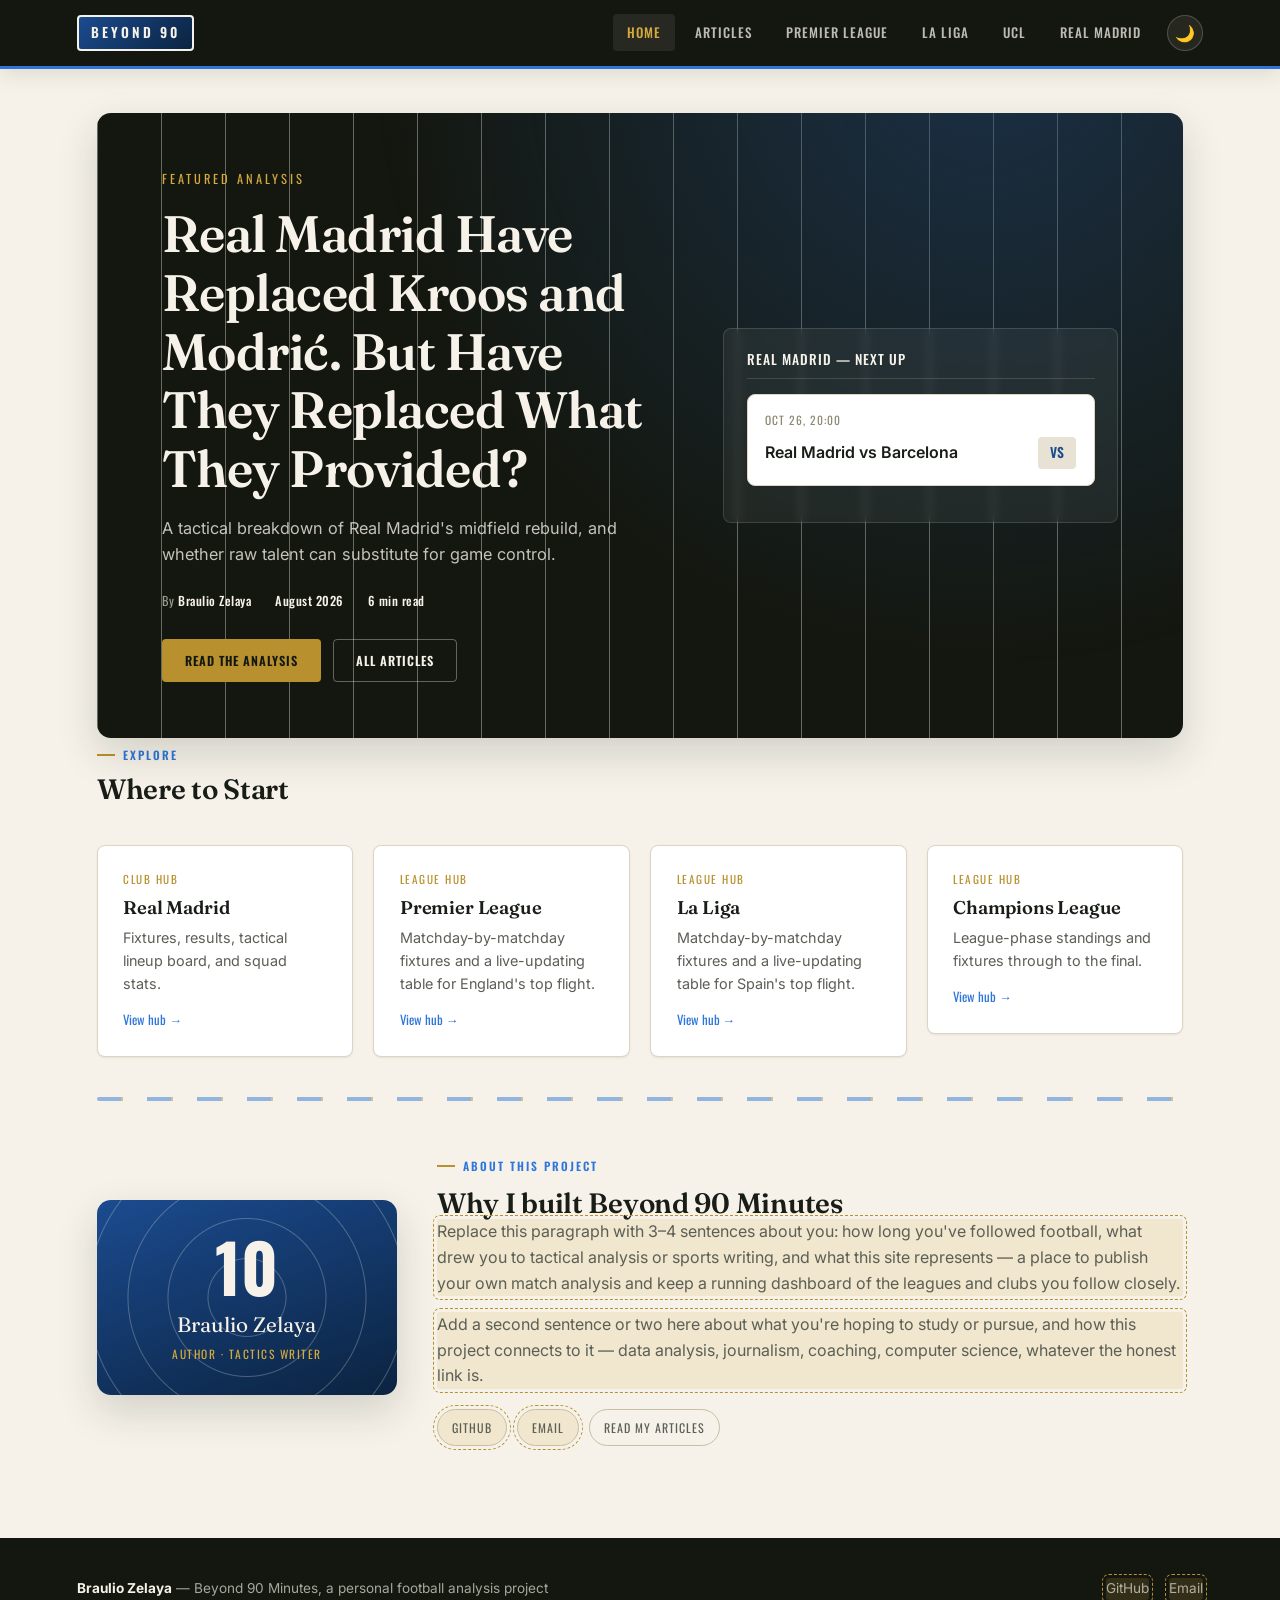
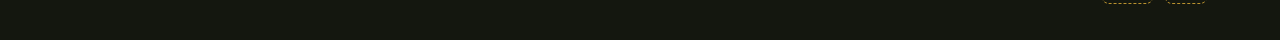
==== index.html @ c3ffbf9a "Aug 21, 2026, 12:51 AM" ====
<!DOCTYPE html>
<html lang="en">
<head>
    <meta charset="UTF-8">
    <meta name="viewport" content="width=device-width, initial-scale=1.0">
    <title>Beyond 90 Minutes — Football Analysis by Braulio Zelaya</title>
    <meta name="description" content="A personal football analysis hub: tactical breakdowns, league hubs, and original articles.">
    <link rel="stylesheet" href="style.css">
</head>
<body data-page="home">
    <header class="top-header">
        <div class="logo-area">
            <a href="index.html">
                <div class="logo-placeholder">BEYOND 90</div>
            </a>
        </div>
        <div class="header-controls">
            <nav class="navigation" id="nav-menu">
                <a href="index.html" class="active">Home</a>
                <a href="articles.html">Articles</a>
                <a href="premier-league.html">Premier League</a>
                <a href="la-liga.html">La Liga</a>
                <a href="ucl.html">UCL</a>
                <a href="real-madrid.html">Real Madrid</a>
            </nav>
            <button class="theme-toggle" id="theme-toggle" aria-label="Toggle dark mode">🌙</button>
            <button class="hamburger-toggle" id="menu-toggle" aria-label="Toggle Navigation">
                <span class="bar"></span>
                <span class="bar"></span>
                <span class="bar"></span>
            </button>
        </div>
    </header>

    <main class="main-content">
        <!-- HERO / MATCHDAY COVER -->
        <section class="hero-cover">
            <div class="hero-grid">
                <div>
                    <span class="hero-eyebrow">Featured Analysis</span>
                    <h1>Real Madrid Have Replaced Kroos and Modrić. But Have They Replaced What They Provided?</h1>
                    <p>A tactical breakdown of Real Madrid's midfield rebuild, and whether raw talent can substitute for game control.</p>
                    <div class="hero-meta">
                        <span>By <strong>Braulio Zelaya</strong></span>
                        <span><strong>August 2026</strong></span>
                        <span><strong>6 min read</strong></span>
                    </div>
                    <div style="margin-top: 1.75rem; display: flex; gap: 12px; flex-wrap: wrap;">
                        <a href="article-real-madrid.html"><button class="btn btn-primary">Read the Analysis</button></a>
                        <a href="articles.html"><button class="btn btn-outline">All Articles</button></a>
                    </div>
                </div>
                <div class="hero-scoreboard">
                    <h3>Real Madrid — Next Up</h3>
                    <div id="latest-match-sidebar">
                        <div class="skeleton-wrapper"><div class="skeleton-card"></div></div>
                    </div>
                </div>
            </div>
        </section>

        <!-- QUICK LINKS -->
        <section aria-labelledby="quick-links-heading">
            <span class="section-label" id="quick-links-heading">Explore</span>
            <h2>Where to Start</h2>
            <div class="quick-links">
                <a href="real-madrid.html" style="text-decoration:none;">
                    <div class="quick-link-card">
                        <span class="qlc-kicker">Club Hub</span>
                        <h3>Real Madrid</h3>
                        <p style="margin:0; font-size:0.9rem;">Fixtures, results, tactical lineup board, and squad stats.</p>
                        <span class="arrow">View hub →</span>
                    </div>
                </a>
                <a href="premier-league.html" style="text-decoration:none;">
                    <div class="quick-link-card">
                        <span class="qlc-kicker">League Hub</span>
                        <h3>Premier League</h3>
                        <p style="margin:0; font-size:0.9rem;">Matchday-by-matchday fixtures and a live-updating table for England's top flight.</p>
                        <span class="arrow">View hub →</span>
                    </div>
                </a>
                <a href="la-liga.html" style="text-decoration:none;">
                    <div class="quick-link-card">
                        <span class="qlc-kicker">League Hub</span>
                        <h3>La Liga</h3>
                        <p style="margin:0; font-size:0.9rem;">Matchday-by-matchday fixtures and a live-updating table for Spain's top flight.</p>
                        <span class="arrow">View hub →</span>
                    </div>
                </a>
                <a href="ucl.html" style="text-decoration:none;">
                    <div class="quick-link-card">
                        <span class="qlc-kicker">League Hub</span>
                        <h3>Champions League</h3>
                        <p style="margin:0; font-size:0.9rem;">League-phase standings and fixtures through to the final.</p>
                        <span class="arrow">View hub →</span>
                    </div>
                </a>
            </div>
        </section>

        <hr class="touchline">

        <!-- ABOUT THE AUTHOR — signature "player card" section -->
        <section class="about-section" aria-labelledby="about-heading">
            <div class="author-card">
                <div class="author-card-number">10</div>
                <div class="author-card-name">Braulio Zelaya</div>
                <div class="author-card-role">Author · Tactics Writer</div>
            </div>
            <div class="about-text">
                <span class="section-label" id="about-heading">About This Project</span>
                <h2>Why I built Beyond 90 Minutes</h2>
                <p class="edit-me">
                    Replace this paragraph with 3–4 sentences about you: how long you've followed football,
                    what drew you to tactical analysis or sports writing, and what this site represents —
                    a place to publish your own match analysis and keep a running dashboard of the leagues
                    and clubs you follow closely.
                </p>
                <p class="edit-me">
                    Add a second sentence or two here about what you're hoping to study or pursue, and how
                    this project connects to it — data analysis, journalism, coaching, computer science,
                    whatever the honest link is.
                </p>
                <div class="about-links">
                    <a href="https://github.com/EDIT-ME" class="edit-me">GitHub</a>
                    <a href="mailto:you@EDIT-ME.com" class="edit-me">Email</a>
                    <a href="articles.html">Read my articles</a>
                </div>
            </div>
        </section>
    </main>

    <footer>
        <div class="footer-inner">
            <span><strong>Braulio Zelaya</strong> — Beyond 90 Minutes, a personal football analysis project</span>
            <div class="footer-links">
                <a href="https://github.com/EDIT-ME" class="edit-me">GitHub</a>
                <a href="mailto:you@EDIT-ME.com" class="edit-me">Email</a>
            </div>
        </div>
    </footer>

    <script src="script.js"></script>
</body>
</html>
---- style.css ----
/* ==========================================================================
   BEYOND THE 90 — DESIGN SYSTEM
   A personal football-analysis hub. Aesthetic: matchday programme meets
   tactics board — warm paper, deep pitch green, a scoreboard-style
   condensed face for numbers, and a serif for editorial headlines.
   ========================================================================== */

@import url('https://fonts.googleapis.com/css2?family=Fraunces:ital,opsz,wght@0,9..144,400;0,9..144,600;0,9..144,700;1,9..144,500&family=Oswald:wght@400;500;600;700&family=Inter:ital,wght@0,400;0,500;0,600;1,400&display=swap');

/* --------------------------------------------------------------------------
   1. DESIGN TOKENS
   -------------------------------------------------------------------------- */
:root {
    /* Core palette */
    --paper: #F6F2E9;
    --paper-raised: #FFFFFF;
    --ink: #191D17;
    --ink-soft: #3A4038;

    /* Brand blue — this is the site's main accent color (nav, links,
       buttons, highlights). Kept the variable names --pitch/-bright/
       -line/-deep so nothing else in this file has to change. */
    --pitch: #1B4B8F;
    --pitch-bright: #2E76D9;
    --pitch-deep: #0B2340;
    --pitch-line: rgba(246, 242, 233, 0.75);

    /* True turf green — used ONLY for the literal grass tactical-pitch
       diagram on the Real Madrid lineup tab, so it still looks like a
       real field. Nothing else should reference this. */
    --turf: #14432A;

    /* Fixed dark surface + fixed on-dark text — intentionally does NOT
       flip with dark mode, used for the header, footer, hero, tables,
       and pitch, which should stay a dark "under the lights" tone in
       both themes. */
    --surface-dark: #14170F;
    --on-dark: #F6F2E9;

    --gold: #B8912E;
    --gold-bright: #D4AA3F;

    --line: #DDD5C2;
    --line-strong: #C8BEA6;

    --text-primary: var(--ink);
    --text-secondary: #5B5F55;
    --text-muted: #8B8873;
    --text-inverse: #F6F2E9;

    --status-success: #1E7A46;
    --status-warning: #B8792E;
    --status-danger: #B8402E;

    /* Legacy aliases kept so nothing referencing old tokens breaks */
    --dark-primary: var(--ink);
    --dark-surface: #22271F;
    --dark-border: #3A4038;
    --light-bg: var(--paper);
    --light-surface: var(--paper-raised);
    --light-border: var(--line);
    --brand-blue: var(--pitch);
    --brand-accent: var(--pitch-bright);
    --brand-accent-hover: var(--pitch);
    --brand-light: #E7E2D3;
    --silver: var(--line);
    --pitch-bg: var(--turf);
    --pitch-shadow: rgba(0, 0, 0, 0.35);

    /* Type */
    --font-display: 'Fraunces', Georgia, serif;
    --font-label: 'Oswald', 'Arial Narrow', sans-serif;
    --font-body: 'Inter', system-ui, -apple-system, sans-serif;

    /* Layout */
    --max-width-site: 1240px;
    --max-width-article: 720px;
    --border-radius-sm: 4px;
    --border-radius-md: 8px;
    --border-radius-lg: 14px;
    --border-radius-full: 9999px;

    --transition-fast: 0.15s ease-in-out;
    --transition-normal: 0.25s cubic-bezier(0.2, 0.7, 0.3, 1);
    --shadow-sm: 0 1px 2px rgba(25, 29, 23, 0.08);
    --shadow-md: 0 6px 20px rgba(25, 29, 23, 0.10);
    --shadow-lg: 0 16px 40px rgba(25, 29, 23, 0.16);
}

/* Dark theme override — toggled via body.dark-theme */
body.dark-theme {
    --paper: #14170F;
    --paper-raised: #1C201A;
    --ink: #F1EEE2;
    --ink-soft: #C9C5B4;
    --text-primary: #F1EEE2;
    --text-secondary: #B4B09C;
    --text-muted: #837F6C;
    --line: #303423;
    --line-strong: #454A34;
    --brand-light: #232819;
    --pitch-bright: #5B9BEE;
    --pitch-line: rgba(241, 238, 226, 0.6);
    --shadow-sm: 0 1px 2px rgba(0, 0, 0, 0.4);
    --shadow-md: 0 6px 20px rgba(0, 0, 0, 0.45);
    --shadow-lg: 0 16px 40px rgba(0, 0, 0, 0.55);
}

/* --------------------------------------------------------------------------
   2. RESET & BASE
   -------------------------------------------------------------------------- */
*, *::before, *::after { box-sizing: border-box; margin: 0; padding: 0; }

html { font-size: 16px; scroll-behavior: smooth; -webkit-text-size-adjust: 100%; }

@media (prefers-reduced-motion: reduce) {
    html { scroll-behavior: auto; }
    *, *::before, *::after { animation-duration: 0.01ms !important; animation-iteration-count: 1 !important; transition-duration: 0.01ms !important; }
}

body {
    background-color: var(--paper);
    color: var(--text-primary);
    font-family: var(--font-body);
    line-height: 1.6;
    min-height: 100vh;
    display: flex;
    flex-direction: column;
    overflow-x: hidden;
    transition: background-color var(--transition-normal), color var(--transition-normal);
}

h1, h2, h3, h4 {
    font-family: var(--font-display);
    color: var(--text-primary);
    font-weight: 600;
    line-height: 1.15;
    letter-spacing: -0.01em;
}

h1 { font-size: clamp(2.1rem, 4vw, 3.2rem); font-weight: 600; }
h2 { font-size: clamp(1.4rem, 2.4vw, 1.75rem); }
h3 { font-size: 1.15rem; font-weight: 600; }

p { margin-bottom: 1rem; color: var(--text-secondary); }
p:last-child { margin-bottom: 0; }

a { color: var(--pitch-bright); text-decoration: none; transition: color var(--transition-fast); }
a:hover { color: var(--gold); }

img { max-width: 100%; display: block; }

button { font-family: var(--font-body); cursor: pointer; }

:focus-visible {
    outline: 2px solid var(--gold-bright);
    outline-offset: 2px;
    border-radius: var(--border-radius-sm);
}

.sr-only {
    position: absolute; width: 1px; height: 1px; padding: 0; margin: -1px;
    overflow: hidden; clip: rect(0, 0, 0, 0); white-space: nowrap; border: 0;
}

/* --------------------------------------------------------------------------
   3. NAVIGATION
   -------------------------------------------------------------------------- */
.top-header {
    background-color: var(--surface-dark);
    color: var(--text-inverse);
    display: flex;
    align-items: center;
    justify-content: space-between;
    padding: 0.9rem 6%;
    border-bottom: 3px solid var(--pitch-bright);
    position: sticky;
    top: 0;
    z-index: 1000;
    box-shadow: var(--shadow-md);
    gap: 1rem;
}

.logo-area a { display: flex; align-items: center; gap: 0.6rem; }

.logo-placeholder {
    font-family: var(--font-label);
    border: 2px solid var(--text-inverse);
    padding: 5px 12px;
    font-weight: 600;
    letter-spacing: 3px;
    color: var(--text-inverse);
    border-radius: var(--border-radius-sm);
    background: linear-gradient(135deg, var(--pitch), var(--pitch-deep));
    font-size: 0.85rem;
}

.header-controls { display: flex; align-items: center; gap: 12px; }

.navigation { display: flex; gap: 6px; align-items: center; }

.navigation a {
    color: rgba(246, 242, 233, 0.75);
    font-family: var(--font-label);
    font-size: 0.82rem;
    font-weight: 500;
    text-transform: uppercase;
    letter-spacing: 1px;
    padding: 8px 14px;
    border-radius: var(--border-radius-sm);
    transition: color var(--transition-fast), background-color var(--transition-fast);
}

.navigation a:hover, .navigation a.active {
    color: var(--gold-bright);
    background-color: rgba(246, 242, 233, 0.08);
}

.theme-toggle {
    background: rgba(246, 242, 233, 0.08);
    border: 1px solid rgba(246, 242, 233, 0.2);
    color: var(--text-inverse);
    width: 36px;
    height: 36px;
    border-radius: var(--border-radius-full);
    display: flex;
    align-items: center;
    justify-content: center;
    font-size: 1rem;
    transition: background-color var(--transition-fast), transform var(--transition-fast);
}
.theme-toggle:hover { background: rgba(246, 242, 233, 0.18); transform: rotate(15deg); }

.hamburger-toggle {
    display: none;
    flex-direction: column;
    justify-content: space-between;
    width: 26px;
    height: 18px;
    background: transparent;
    border: none;
}

.hamburger-toggle .bar {
    height: 2px;
    width: 100%;
    background-color: var(--text-inverse);
    border-radius: 2px;
    transition: all var(--transition-normal);
}

/* --------------------------------------------------------------------------
   4. LAYOUT
   -------------------------------------------------------------------------- */
.main-content, .page-layout, .rm-layout {
    max-width: var(--max-width-site);
    width: 100%;
    margin: 0 auto;
    padding: 2.75rem 6%;
    flex: 1;
}

.page-layout { display: grid; grid-template-columns: 1fr 340px; gap: 2.5rem; }

.section-label, .latest-label, .article-header-tag {
    font-family: var(--font-label);
    font-size: 0.72rem;
    font-weight: 600;
    color: var(--pitch-bright);
    letter-spacing: 2px;
    text-transform: uppercase;
    display: inline-flex;
    align-items: center;
    gap: 8px;
    margin-bottom: 0.5rem;
}

.section-label::before, .article-header-tag::before {
    content: '';
    width: 18px;
    height: 2px;
    background: var(--gold);
    display: inline-block;
}

.touchline {
    border: 0;
    height: 4px;
    margin: 2.5rem 0;
    background: repeating-linear-gradient(
        90deg,
        var(--pitch-bright) 0, var(--pitch-bright) 24px,
        var(--gold) 24px, var(--gold) 26px,
        transparent 26px, transparent 50px
    );
    opacity: 0.5;
    border-radius: 2px;
}

/* --------------------------------------------------------------------------
   5. HOME / HERO
   -------------------------------------------------------------------------- */
.hero-cover {
    background: var(--surface-dark);
    color: var(--text-inverse);
    border-radius: var(--border-radius-lg);
    padding: 3.5rem 6%;
    position: relative;
    overflow: hidden;
    box-shadow: var(--shadow-lg);
}

.hero-cover::before {
    content: '';
    position: absolute;
    inset: 0;
    background:
        radial-gradient(circle at 82% -10%, rgba(46, 118, 217, 0.55), transparent 55%),
        repeating-linear-gradient(90deg, var(--pitch-line) 0, var(--pitch-line) 1px, transparent 1px, transparent 64px);
    opacity: 0.5;
    pointer-events: none;
}

.hero-grid {
    position: relative;
    display: grid;
    grid-template-columns: 1.3fr 1fr;
    gap: 3rem;
    align-items: center;
}

.hero-eyebrow {
    font-family: var(--font-label);
    font-size: 0.78rem;
    letter-spacing: 3px;
    text-transform: uppercase;
    color: var(--gold-bright);
    margin-bottom: 1rem;
    display: block;
}

.hero-cover h1 { color: var(--text-inverse); margin-bottom: 1rem; }
.hero-cover p { color: rgba(246, 242, 233, 0.78); font-size: 1.02rem; max-width: 46ch; }

.hero-meta {
    display: flex;
    gap: 1.5rem;
    margin-top: 1.5rem;
    font-family: var(--font-label);
    font-size: 0.78rem;
    letter-spacing: 0.5px;
    color: rgba(246, 242, 233, 0.6);
    flex-wrap: wrap;
}
.hero-meta strong { color: var(--text-inverse); font-weight: 500; }

.hero-scoreboard {
    background: rgba(246, 242, 233, 0.06);
    border: 1px solid rgba(246, 242, 233, 0.14);
    border-radius: var(--border-radius-md);
    padding: 1.4rem;
    backdrop-filter: blur(4px);
}
.hero-scoreboard h3 {
    color: var(--text-inverse);
    font-family: var(--font-label);
    font-size: 0.85rem;
    letter-spacing: 1px;
    text-transform: uppercase;
    font-weight: 500;
    margin-bottom: 0.9rem;
    padding-bottom: 0.7rem;
    border-bottom: 1px solid rgba(246, 242, 233, 0.15);
}

/* --------------------------------------------------------------------------
   6. BUTTONS
   -------------------------------------------------------------------------- */
.btn {
    display: inline-flex;
    align-items: center;
    gap: 8px;
    font-family: var(--font-label);
    font-size: 0.78rem;
    font-weight: 600;
    letter-spacing: 1px;
    text-transform: uppercase;
    padding: 11px 22px;
    border-radius: var(--border-radius-sm);
    border: 1px solid transparent;
    transition: transform var(--transition-fast), box-shadow var(--transition-fast), background-color var(--transition-fast);
}
.btn-primary { background: var(--gold); color: var(--surface-dark); }
.btn-primary:hover { background: var(--gold-bright); color: var(--surface-dark); transform: translateY(-2px); box-shadow: var(--shadow-md); }
.btn-outline { background: transparent; border-color: rgba(246, 242, 233, 0.35); color: var(--text-inverse); }
.btn-outline:hover { border-color: var(--gold-bright); color: var(--gold-bright); }

.rm-nav-btn {
    font-family: var(--font-label);
    font-size: 0.76rem;
    font-weight: 500;
    letter-spacing: 1px;
    text-transform: uppercase;
    padding: 9px 16px;
    background: var(--paper-raised);
    border: 1px solid var(--line);
    border-radius: var(--border-radius-sm);
    color: var(--text-secondary);
    transition: all var(--transition-fast);
}
.rm-nav-btn:hover { border-color: var(--pitch-bright); color: var(--pitch); }
.rm-nav-btn.active { background: var(--pitch); border-color: var(--pitch); color: var(--text-inverse); }

/* --------------------------------------------------------------------------
   7. QUICK-LINK / SECTION CARDS
   -------------------------------------------------------------------------- */
.quick-links {
    display: grid;
    grid-template-columns: repeat(auto-fit, minmax(210px, 1fr));
    gap: 1.25rem;
    margin-top: 2.5rem;
}

.quick-link-card {
    background: var(--paper-raised);
    border: 1px solid var(--line);
    border-radius: var(--border-radius-md);
    padding: 1.6rem;
    box-shadow: var(--shadow-sm);
    transition: transform var(--transition-fast), box-shadow var(--transition-fast), border-color var(--transition-fast);
    display: flex;
    flex-direction: column;
    gap: 0.5rem;
}
.quick-link-card:hover { transform: translateY(-4px); box-shadow: var(--shadow-md); border-color: var(--pitch-bright); }
.quick-link-card .qlc-kicker {
    font-family: var(--font-label);
    font-size: 0.7rem;
    letter-spacing: 1.5px;
    text-transform: uppercase;
    color: var(--gold);
}
.quick-link-card h3 { color: var(--text-primary); }
.quick-link-card span.arrow { font-family: var(--font-label); font-size: 0.8rem; color: var(--pitch-bright); margin-top: 0.4rem; }

/* --------------------------------------------------------------------------
   8. PLAYER-CARD SIGNATURE (About the Author)
   -------------------------------------------------------------------------- */
.about-section {
    margin-top: 3rem;
    display: grid;
    grid-template-columns: 300px 1fr;
    gap: 2.5rem;
    align-items: center;
}

.author-card {
    background: linear-gradient(160deg, var(--pitch) 0%, var(--pitch-deep) 100%);
    border-radius: var(--border-radius-lg);
    padding: 2rem 1.5rem;
    text-align: center;
    position: relative;
    box-shadow: var(--shadow-lg);
    overflow: hidden;
}
.author-card::before {
    content: '';
    position: absolute;
    inset: 0;
    background: repeating-radial-gradient(circle at 50% 50%, transparent 0, transparent 38px, var(--pitch-line) 39px, transparent 40px);
    opacity: 0.35;
}
.author-card-number {
    font-family: var(--font-label);
    font-size: 4.2rem;
    font-weight: 700;
    color: var(--text-inverse);
    line-height: 1;
    position: relative;
}
.author-card-name {
    font-family: var(--font-display);
    font-size: 1.3rem;
    color: var(--text-inverse);
    margin: 0.6rem 0 0.2rem;
    position: relative;
}
.author-card-role {
    font-family: var(--font-label);
    font-size: 0.72rem;
    letter-spacing: 1.5px;
    text-transform: uppercase;
    color: var(--gold-bright);
    position: relative;
}

.about-text .section-label { margin-bottom: 0.75rem; }
.about-text p { font-size: 1rem; }
.about-links { display: flex; gap: 10px; margin-top: 1.25rem; flex-wrap: wrap; }
.about-links a {
    font-family: var(--font-label);
    font-size: 0.75rem;
    letter-spacing: 1px;
    text-transform: uppercase;
    border: 1px solid var(--line-strong);
    padding: 8px 14px;
    border-radius: var(--border-radius-full);
    color: var(--text-secondary);
    transition: all var(--transition-fast);
}
.about-links a:hover { border-color: var(--pitch-bright); color: var(--pitch-bright); }

.edit-me {
    background: rgba(212, 170, 63, 0.16);
    outline: 1px dashed var(--gold);
    outline-offset: 3px;
    border-radius: 3px;
}

/* --------------------------------------------------------------------------
   9. ARTICLES
   -------------------------------------------------------------------------- */
.filter-controls {
    margin: 1.75rem 0;
    display: flex;
    gap: 15px;
    flex-wrap: wrap;
    align-items: center;
    justify-content: space-between;
}

.search-input {
    padding: 11px 16px;
    background: var(--paper-raised);
    border: 1px solid var(--line);
    border-radius: var(--border-radius-sm);
    width: 100%;
    max-width: 380px;
    font-family: var(--font-body);
    font-size: 0.9rem;
    color: var(--text-primary);
}
.search-input::placeholder { color: var(--text-muted); }
.search-input:focus { border-color: var(--pitch-bright); outline: none; }

.category-filters { display: flex; gap: 8px; flex-wrap: wrap; }

.article-grid {
    display: grid;
    grid-template-columns: repeat(auto-fill, minmax(300px, 1fr));
    gap: 1.5rem;
    margin-top: 1.25rem;
}

.article-card {
    background: var(--paper-raised);
    border: 1px solid var(--line);
    border-radius: var(--border-radius-md);
    overflow: hidden;
    box-shadow: var(--shadow-sm);
    transition: transform var(--transition-fast), box-shadow var(--transition-fast);
    display: flex;
    flex-direction: column;
}
.article-card:hover { transform: translateY(-4px); box-shadow: var(--shadow-md); }

.card-image {
    height: 150px;
    position: relative;
    background: linear-gradient(135deg, var(--pitch) 0%, var(--pitch-deep) 100%);
    display: flex;
    align-items: flex-end;
    padding: 12px 16px;
    font-family: var(--font-label);
    font-size: 0.72rem;
    letter-spacing: 1.5px;
    color: rgba(246, 242, 233, 0.85);
    text-transform: uppercase;
    overflow: hidden;
}
.card-image::before {
    content: '';
    position: absolute;
    inset: 0;
    background: repeating-linear-gradient(90deg, var(--pitch-line) 0, var(--pitch-line) 1px, transparent 1px, transparent 22px);
    opacity: 0.35;
}
.card-image span { position: relative; }

.card-content { padding: 1.25rem 1.4rem 1.5rem; display: flex; flex-direction: column; gap: 0.4rem; flex: 1; }
.card-content h3 { font-size: 1.05rem; }
.card-content p { font-size: 0.88rem; margin-bottom: 0; }

/* Article reading page */
.article-body { max-width: var(--max-width-article); }
.article-body > .article-header-tag { display: inline-flex; }
.article-body h1 { margin-top: 0.6rem; }
.article-byline {
    font-family: var(--font-label);
    font-size: 0.78rem;
    letter-spacing: 0.5px;
    color: var(--text-muted);
    margin: 0.75rem 0 1.5rem;
}
.article-cover {
    width: 100%;
    height: 260px;
    border-radius: var(--border-radius-md);
    margin: 1.5rem 0;
    background: linear-gradient(135deg, var(--pitch) 0%, var(--pitch-deep) 60%, var(--gold) 220%);
    position: relative;
    overflow: hidden;
}
.article-cover::before {
    content: '';
    position: absolute;
    inset: 0;
    background: repeating-linear-gradient(90deg, var(--pitch-line) 0, var(--pitch-line) 1px, transparent 1px, transparent 46px);
    opacity: 0.4;
}
.article-body p { font-size: 1.02rem; color: var(--text-secondary); }
.article-body p.lede::first-letter {
    font-family: var(--font-display);
    font-size: 3.2rem;
    font-weight: 600;
    float: left;
    line-height: 0.8;
    padding: 6px 8px 0 0;
    color: var(--pitch-bright);
}
.pull-quote {
    border-left: 3px solid var(--gold);
    padding: 0.25rem 0 0.25rem 1.4rem;
    margin: 2rem 0;
    font-family: var(--font-display);
    font-style: italic;
    font-size: 1.25rem;
    color: var(--text-primary);
}
.back-link {
    display: inline-flex;
    align-items: center;
    gap: 6px;
    font-family: var(--font-label);
    font-size: 0.78rem;
    letter-spacing: 1px;
    text-transform: uppercase;
    margin-bottom: 1.5rem;
}

/* --------------------------------------------------------------------------
   10. STANDINGS & DATA TABLES
   -------------------------------------------------------------------------- */
.table-wrapper {
    width: 100%;
    overflow-x: auto;
    border-radius: var(--border-radius-md);
    border: 1px solid var(--line);
    background-color: var(--paper-raised);
}

.standings-table { width: 100%; border-collapse: collapse; font-size: 0.85rem; text-align: center; }
.standings-table th {
    background-color: var(--surface-dark);
    color: var(--text-inverse);
    padding: 0.8rem;
    font-family: var(--font-label);
    font-size: 0.72rem;
    letter-spacing: 1px;
    text-transform: uppercase;
    font-weight: 500;
}
.standings-table td { padding: 0.8rem; border-bottom: 1px solid var(--line); color: var(--text-primary); }
.standings-table tbody tr:last-child td { border-bottom: none; }
.standings-table tbody tr:hover { background: var(--brand-light); }
.standings-table .team-cell { text-align: left; font-weight: 600; }
.standings-table tbody tr.highlight-row td { background: rgba(184, 145, 46, 0.12); }

.status-pill {
    font-family: var(--font-label);
    font-size: 0.72rem;
    letter-spacing: 0.5px;
    color: var(--pitch-bright);
    display: inline-flex;
    align-items: center;
    gap: 6px;
}
.status-pill::before {
    content: '';
    width: 7px; height: 7px; border-radius: 50%;
    background: var(--pitch-bright);
    box-shadow: 0 0 0 3px rgba(46, 118, 217, 0.2);
}

/* --------------------------------------------------------------------------
   11. MATCH CARDS
   -------------------------------------------------------------------------- */
.match-card {
    background: var(--paper-raised);
    border: 1px solid var(--line);
    border-radius: var(--border-radius-md);
    padding: 1rem 1.1rem;
    cursor: pointer;
    margin-bottom: 0.85rem;
    box-shadow: var(--shadow-sm);
    transition: transform var(--transition-fast), box-shadow var(--transition-fast), border-color var(--transition-fast);
}
.match-card:hover { transform: translateY(-2px); box-shadow: var(--shadow-md); border-color: var(--pitch-bright); }
.match-card:focus-visible { transform: translateY(-2px); }

.match-time {
    font-family: var(--font-label);
    font-size: 0.72rem;
    letter-spacing: 1px;
    text-transform: uppercase;
    color: var(--text-muted);
}

.match-teams { display: flex; align-items: center; justify-content: space-between; margin-top: 0.5rem; gap: 12px; }
.match-teams .teams-name { font-weight: 600; color: var(--text-primary); }
.match-score {
    font-family: var(--font-label);
    font-weight: 600;
    font-size: 0.85rem;
    color: var(--pitch);
    background: var(--brand-light);
    padding: 5px 12px;
    border-radius: var(--border-radius-sm);
    white-space: nowrap;
}

.empty-state {
    padding: 1.5rem;
    text-align: center;
    color: var(--text-muted);
    font-size: 0.9rem;
    border: 1px dashed var(--line-strong);
    border-radius: var(--border-radius-md);
}

/* --------------------------------------------------------------------------
   12. TACTICAL PITCH
   -------------------------------------------------------------------------- */
.pitch-container { width: 100%; max-width: 460px; margin: 1.5rem auto; }

.pitch {
    position: relative;
    width: 100%;
    height: 560px;
    background: linear-gradient(180deg, var(--turf) 0%, #103821 50%, var(--turf) 100%);
    border: 4px solid var(--paper-raised);
    border-radius: var(--border-radius-md);
    overflow: hidden;
    box-shadow: var(--shadow-lg);
}

.pitch-line { position: absolute; background: var(--pitch-line); }
.pitch-line.center-line { top: 50%; left: 0; width: 100%; height: 1px; }
.pitch-circle {
    position: absolute; top: 50%; left: 50%;
    width: 90px; height: 90px;
    border: 1px solid var(--pitch-line);
    border-radius: 50%;
    transform: translate(-50%, -50%);
}

.player-card {
    position: absolute;
    transform: translate(-50%, -50%);
    display: flex;
    align-items: center;
    background-color: var(--surface-dark);
    border: 1.5px solid var(--gold);
    padding: 4px 10px;
    border-radius: var(--border-radius-full);
    box-shadow: var(--shadow-sm);
    transition: transform var(--transition-fast);
}
.player-card:hover { transform: translate(-50%, -50%) scale(1.08); z-index: 5; }

.player-card .num {
    background-color: var(--gold);
    color: var(--surface-dark);
    border-radius: 50%;
    width: 20px; height: 20px;
    display: flex; align-items: center; justify-content: center;
    margin-right: 6px;
    font-family: var(--font-label);
    font-size: 0.65rem;
    font-weight: 600;
}
.player-card .name {
    color: var(--text-inverse);
    font-family: var(--font-label);
    font-size: 0.72rem;
    letter-spacing: 0.3px;
    white-space: nowrap;
}

.pos-gk  { top: 92%; left: 50%; }
.pos-lb  { top: 75%; left: 15%; }
.pos-lcb { top: 78%; left: 38%; }
.pos-rcb { top: 78%; left: 62%; }
.pos-rb  { top: 75%; left: 85%; }
.pos-ldm { top: 55%; left: 30%; }
.pos-rdm { top: 55%; left: 70%; }
.pos-lw  { top: 28%; left: 12%; }
.pos-cam { top: 33%; left: 50%; }
.pos-rw  { top: 28%; left: 88%; }
.pos-st  { top: 10%; left: 50%; }

/* --------------------------------------------------------------------------
   13. TABS (Real Madrid hub)
   -------------------------------------------------------------------------- */
.rm-sub-nav { display: flex; gap: 8px; flex-wrap: wrap; margin-bottom: 1.5rem; }
.rm-tab-page { display: none; animation: fadeIn 0.3s ease; }
.rm-tab-page.active { display: block; }
@keyframes fadeIn { from { opacity: 0; transform: translateY(6px); } to { opacity: 1; transform: translateY(0); } }

.rm-dashboard-grid { display: grid; grid-template-columns: 1fr 340px; gap: 2rem; margin-top: 1rem; }
.compact-section { background: var(--paper-raised); border: 1px solid var(--line); border-radius: var(--border-radius-md); padding: 1.25rem; }

/* --------------------------------------------------------------------------
   14. SKELETONS, MODAL
   -------------------------------------------------------------------------- */
.skeleton-wrapper { display: flex; flex-direction: column; gap: 12px; }
.skeleton-card {
    height: 64px;
    background: linear-gradient(90deg, var(--line) 25%, var(--paper) 50%, var(--line) 75%);
    background-size: 200% 100%;
    animation: shimmer 1.5s infinite;
    border-radius: var(--border-radius-sm);
}
@keyframes shimmer { 0% { background-position: 200% 0; } 100% { background-position: -200% 0; } }

.modal-overlay {
    display: none;
    position: fixed;
    top: 0; left: 0; width: 100%; height: 100%;
    background-color: rgba(10, 12, 8, 0.72);
    z-index: 2000;
    justify-content: center;
    align-items: center;
    padding: 1rem;
}
.modal-overlay.active { display: flex; animation: fadeIn 0.2s ease; }
.modal-body {
    background: var(--paper-raised);
    padding: 2rem;
    border-radius: var(--border-radius-lg);
    max-width: 460px;
    width: 100%;
    position: relative;
    box-shadow: var(--shadow-lg);
}
.modal-close {
    position: absolute; top: 14px; right: 16px;
    background: none; border: none; font-size: 1.4rem;
    color: var(--text-muted); line-height: 1;
}
.modal-close:hover { color: var(--text-primary); }
.modal-competition {
    font-family: var(--font-label);
    font-size: 0.72rem;
    letter-spacing: 1.5px;
    text-transform: uppercase;
    color: var(--gold);
    margin-bottom: 0.5rem;
}
.modal-fixture { font-family: var(--font-display); font-size: 1.4rem; margin-bottom: 1rem; }
.modal-detail-row {
    display: flex; justify-content: space-between;
    padding: 0.6rem 0;
    border-bottom: 1px solid var(--line);
    font-size: 0.88rem;
}
.modal-detail-row:last-of-type { border-bottom: none; }
.modal-detail-row span:first-child { color: var(--text-muted); font-family: var(--font-label); font-size: 0.75rem; letter-spacing: 0.5px; text-transform: uppercase; }
.modal-detail-row span:last-child { font-weight: 600; color: var(--text-primary); }
.modal-note { margin-top: 1rem; font-size: 0.85rem; color: var(--text-muted); font-style: italic; }

/* --------------------------------------------------------------------------
   15. FOOTER
   -------------------------------------------------------------------------- */
footer {
    background: var(--surface-dark);
    color: rgba(246, 242, 233, 0.65);
    padding: 2.5rem 6%;
    margin-top: 3rem;
}
.footer-inner {
    max-width: var(--max-width-site);
    margin: 0 auto;
    display: flex;
    justify-content: space-between;
    align-items: center;
    flex-wrap: wrap;
    gap: 1rem;
    font-size: 0.85rem;
}
.footer-inner strong { color: var(--text-inverse); }
.footer-links { display: flex; gap: 1.25rem; }
.footer-links a { color: rgba(246, 242, 233, 0.65); font-size: 0.85rem; }
.footer-links a:hover { color: var(--gold-bright); }

/* --------------------------------------------------------------------------
   16. MATCHDAY NAVIGATOR & LIVE INDICATOR
   -------------------------------------------------------------------------- */
.matchday-nav { display: flex; align-items: center; gap: 10px; }

.md-arrow {
    width: 34px;
    height: 34px;
    flex-shrink: 0;
    border-radius: var(--border-radius-full);
    border: 1px solid var(--line);
    background: var(--paper-raised);
    color: var(--pitch);
    font-size: 1rem;
    display: flex;
    align-items: center;
    justify-content: center;
    transition: all var(--transition-fast);
}
.md-arrow:hover:not(:disabled) { border-color: var(--pitch-bright); color: var(--pitch-bright); transform: translateY(-1px); }
.md-arrow:disabled { opacity: 0.35; cursor: not-allowed; }

.md-label {
    font-family: var(--font-label);
    font-size: 0.85rem;
    font-weight: 600;
    letter-spacing: 0.5px;
    text-transform: uppercase;
    color: var(--text-primary);
    min-width: 130px;
    text-align: center;
}

.hub-refresh-group { display: flex; align-items: center; gap: 12px; flex-wrap: wrap; }

.live-pill {
    display: inline-flex;
    align-items: center;
    gap: 5px;
    font-family: var(--font-label);
    font-size: 0.68rem;
    font-weight: 600;
    letter-spacing: 0.5px;
    text-transform: uppercase;
    color: var(--status-danger);
}
.live-pill::before {
    content: '';
    width: 6px; height: 6px; border-radius: 50%;
    background: var(--status-danger);
    animation: livePulse 1.4s ease-in-out infinite;
}
@keyframes livePulse { 0%, 100% { opacity: 1; } 50% { opacity: 0.35; } }

/* --------------------------------------------------------------------------
   17. MODAL — MY NOTES
   -------------------------------------------------------------------------- */
.modal-notes { margin-top: 1.1rem; padding-top: 1rem; border-top: 1px solid var(--line); }
.modal-notes label {
    display: block;
    font-family: var(--font-label);
    font-size: 0.7rem;
    letter-spacing: 1px;
    text-transform: uppercase;
    color: var(--text-muted);
    margin-bottom: 0.5rem;
}
.modal-notes textarea {
    width: 100%;
    resize: vertical;
    min-height: 70px;
    padding: 10px 12px;
    background: var(--paper);
    border: 1px solid var(--line);
    border-radius: var(--border-radius-sm);
    font-family: var(--font-body);
    font-size: 0.88rem;
    color: var(--text-primary);
}
.modal-notes textarea:focus { border-color: var(--pitch-bright); outline: none; }
.modal-notes-row { display: flex; align-items: center; justify-content: space-between; gap: 10px; margin-top: 0.6rem; }
.modal-note-status { font-size: 0.78rem; color: var(--pitch-bright); }
.modal-note-save { padding: 8px 16px; font-size: 0.72rem; }

/* --------------------------------------------------------------------------
   18. RESPONSIVE
   -------------------------------------------------------------------------- */
@media (max-width: 900px) {
    .hero-grid { grid-template-columns: 1fr; }
    .about-section { grid-template-columns: 1fr; text-align: center; }
    .author-card { max-width: 260px; margin: 0 auto; }
    .about-links { justify-content: center; }
    .quick-links { grid-template-columns: 1fr 1fr; }
}

@media (max-width: 768px) {
    .hamburger-toggle { display: flex; }
    .navigation {
        display: none;
        position: absolute;
        top: 100%; left: 0; width: 100%;
        background-color: var(--surface-dark);
        flex-direction: column;
        padding: 0.5rem 6% 1rem;
        gap: 2px;
    }
    .navigation.active { display: flex; }
    .navigation a { padding: 12px 10px; }
    .page-layout, .rm-dashboard-grid { grid-template-columns: 1fr; }
    .quick-links { grid-template-columns: 1fr; }
    .filter-controls { flex-direction: column; align-items: stretch; }
    .matchday-nav { justify-content: center; }
    .hub-refresh-group { justify-content: space-between; }
    .hero-cover { padding: 2.25rem 6%; }
}
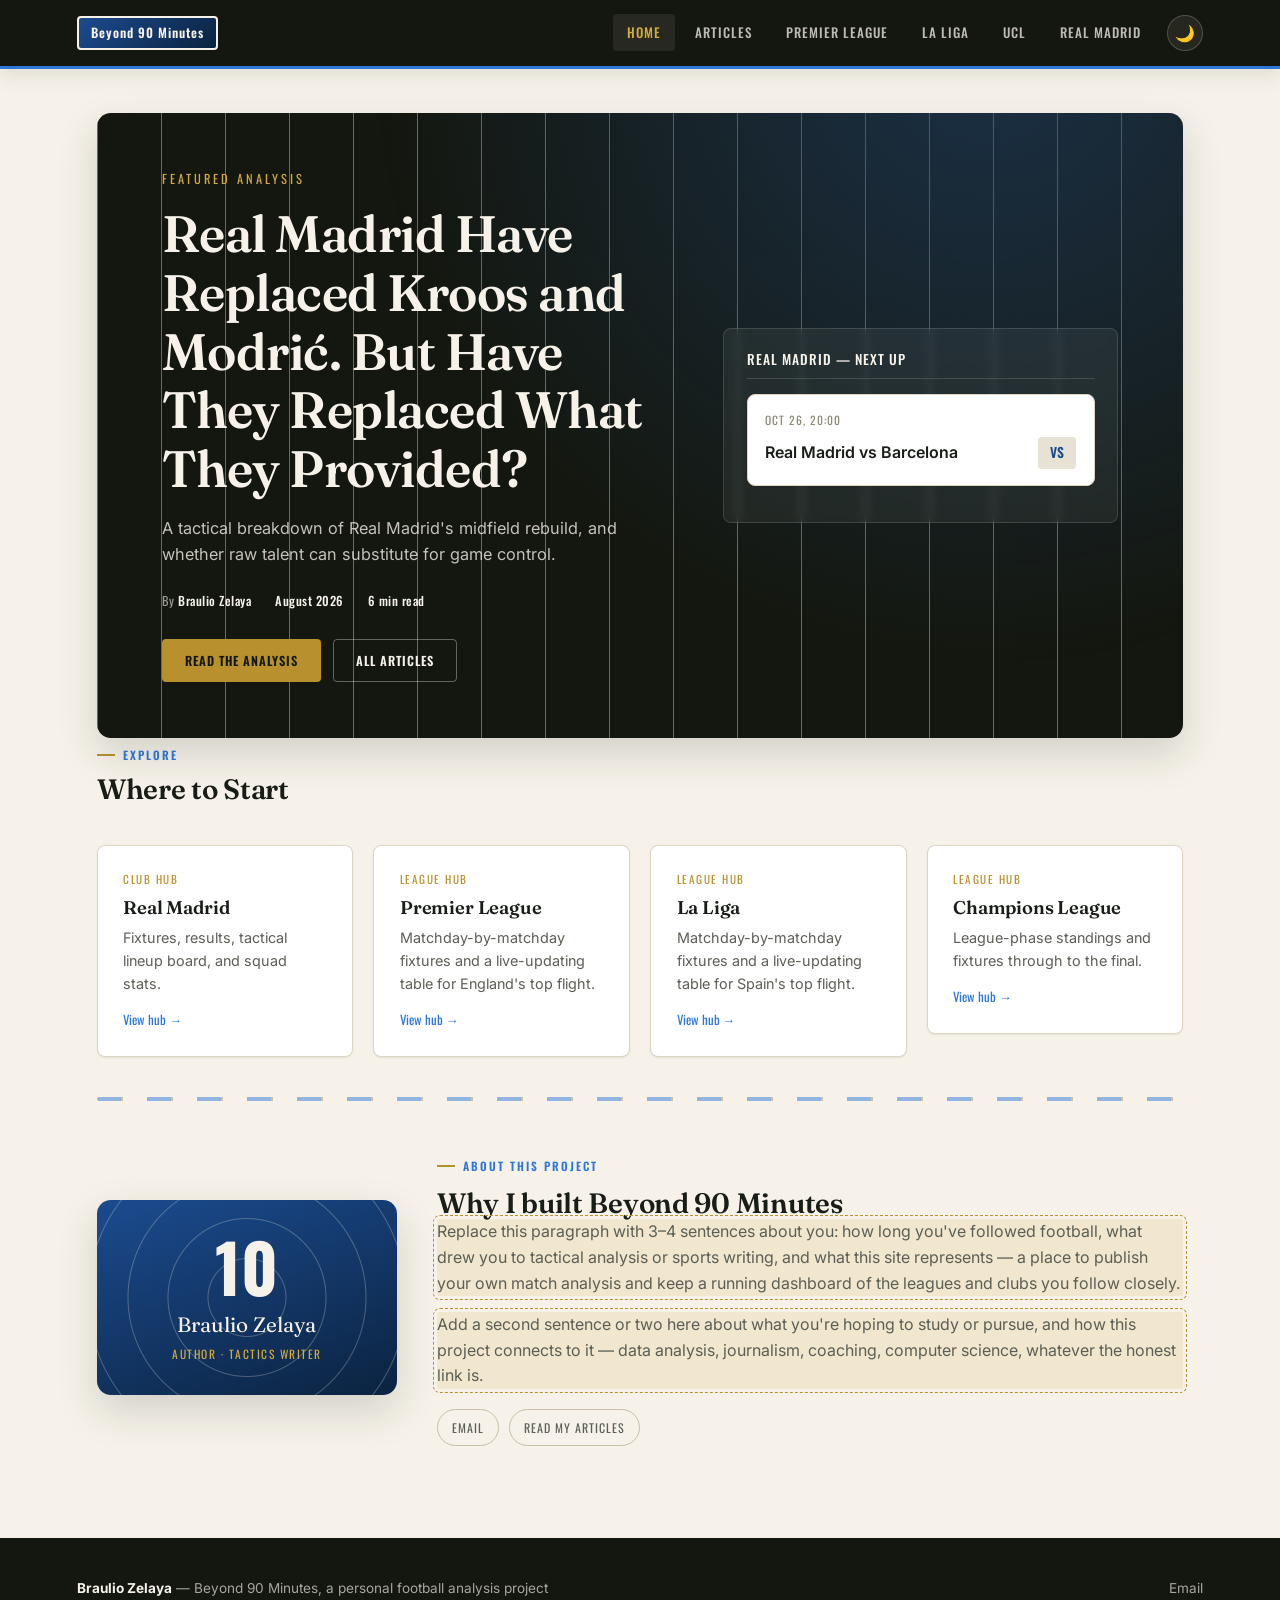
==== commit 27047128: "Aug 21, 2026, 8:35 PM" ====
--- a/index.html
+++ b/index.html
@@ -11,7 +11,7 @@
     <header class="top-header">
         <div class="logo-area">
             <a href="index.html">
-                <div class="logo-placeholder">BEYOND 90</div>
+                <div class="logo-placeholder">Beyond 90 Minutes</div>
             </a>
         </div>
         <div class="header-controls">
@@ -123,8 +123,7 @@
                     whatever the honest link is.
                 </p>
                 <div class="about-links">
-                    <a href="https://github.com/EDIT-ME" class="edit-me">GitHub</a>
-                    <a href="mailto:you@EDIT-ME.com" class="edit-me">Email</a>
+                    <a href="mailto:braulioz147@gmail.com">Email</a>
                     <a href="articles.html">Read my articles</a>
                 </div>
             </div>
@@ -135,8 +134,7 @@
         <div class="footer-inner">
             <span><strong>Braulio Zelaya</strong> — Beyond 90 Minutes, a personal football analysis project</span>
             <div class="footer-links">
-                <a href="https://github.com/EDIT-ME" class="edit-me">GitHub</a>
-                <a href="mailto:you@EDIT-ME.com" class="edit-me">Email</a>
+                <a href="mailto:braulioz147@gmail.com">Email</a>
             </div>
         </div>
     </footer>
--- a/style.css
+++ b/style.css
@@ -172,6 +172,7 @@
     display: flex;
     align-items: center;
     justify-content: space-between;
+    flex-wrap: wrap;
     padding: 0.9rem 6%;
     border-bottom: 3px solid var(--pitch-bright);
     position: sticky;
@@ -188,11 +189,12 @@
     border: 2px solid var(--text-inverse);
     padding: 5px 12px;
     font-weight: 600;
-    letter-spacing: 3px;
+    letter-spacing: 1px;
     color: var(--text-inverse);
     border-radius: var(--border-radius-sm);
     background: linear-gradient(135deg, var(--pitch), var(--pitch-deep));
-    font-size: 0.85rem;
+    font-size: 0.8rem;
+    white-space: nowrap;
 }
 
 .header-controls { display: flex; align-items: center; gap: 12px; }
@@ -958,34 +960,43 @@
 @keyframes livePulse { 0%, 100% { opacity: 1; } 50% { opacity: 0.35; } }
 
 /* --------------------------------------------------------------------------
-   17. MODAL — MY NOTES
-   -------------------------------------------------------------------------- */
-.modal-notes { margin-top: 1.1rem; padding-top: 1rem; border-top: 1px solid var(--line); }
-.modal-notes label {
+   17. MATCH SYNOPSIS — Real Madrid results only
+   Written by you in script.js (RM_MATCH_SYNOPSES), not typed into the
+   browser, so it's baked into the deployed site and visible to every
+   visitor — not saved per-device like a personal note.
+   -------------------------------------------------------------------------- */
+.match-synopsis { margin-top: 0.85rem; padding-top: 0.75rem; border-top: 1px solid var(--line); }
+.match-synopsis-label {
+    display: block;
+    font-family: var(--font-label);
+    font-size: 0.68rem;
+    letter-spacing: 1px;
+    text-transform: uppercase;
+    color: var(--gold);
+    margin-bottom: 0.35rem;
+}
+.match-synopsis p { font-size: 0.88rem; color: var(--text-secondary); margin-bottom: 0; }
+
+.match-synopsis-hint {
+    margin-top: 0.85rem;
+    padding-top: 0.75rem;
+    border-top: 1px dashed var(--line-strong);
+    font-size: 0.78rem;
+    color: var(--text-muted);
+    font-style: italic;
+}
+
+.modal-synopsis { margin-top: 1.1rem; padding-top: 1rem; border-top: 1px solid var(--line); }
+.modal-synopsis-label {
     display: block;
     font-family: var(--font-label);
     font-size: 0.7rem;
     letter-spacing: 1px;
     text-transform: uppercase;
-    color: var(--text-muted);
+    color: var(--gold);
     margin-bottom: 0.5rem;
 }
-.modal-notes textarea {
-    width: 100%;
-    resize: vertical;
-    min-height: 70px;
-    padding: 10px 12px;
-    background: var(--paper);
-    border: 1px solid var(--line);
-    border-radius: var(--border-radius-sm);
-    font-family: var(--font-body);
-    font-size: 0.88rem;
-    color: var(--text-primary);
-}
-.modal-notes textarea:focus { border-color: var(--pitch-bright); outline: none; }
-.modal-notes-row { display: flex; align-items: center; justify-content: space-between; gap: 10px; margin-top: 0.6rem; }
-.modal-note-status { font-size: 0.78rem; color: var(--pitch-bright); }
-.modal-note-save { padding: 8px 16px; font-size: 0.72rem; }
+.modal-synopsis p { font-size: 0.9rem; color: var(--text-secondary); margin-bottom: 0; }
 
 /* --------------------------------------------------------------------------
    18. RESPONSIVE
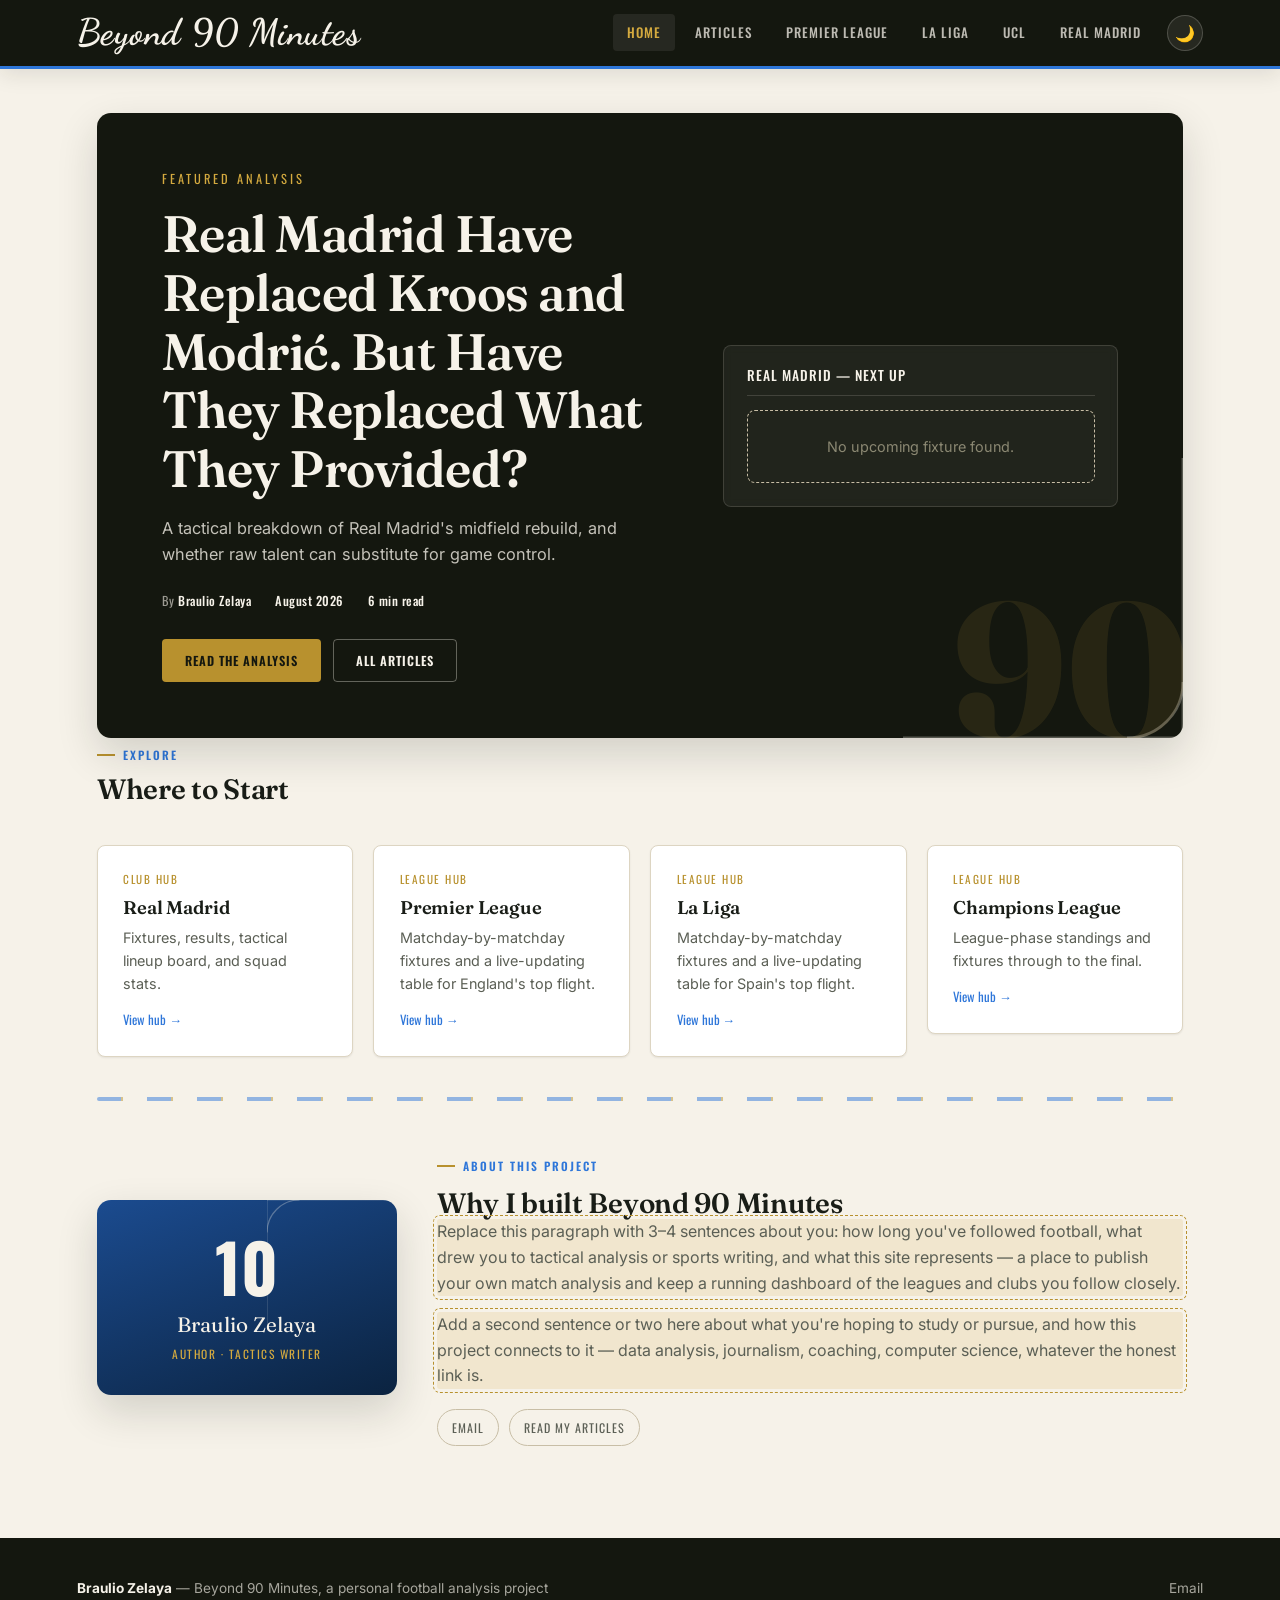
==== commit e818db27: "Aug 23, 2026, 7:38 PM" ====
--- a/index.html
+++ b/index.html
@@ -5,6 +5,25 @@
     <meta name="viewport" content="width=device-width, initial-scale=1.0">
     <title>Beyond 90 Minutes — Football Analysis by Braulio Zelaya</title>
     <meta name="description" content="A personal football analysis hub: tactical breakdowns, league hubs, and original articles.">
+
+    <!-- Social preview (Open Graph / Twitter Card) — controls how the link
+         looks when shared, e.g. in an email to an admissions reader. Swap
+         SITE_URL for your real GitHub Pages URL (e.g.
+         https://braulioz147.github.io/beyond-90-minutes) once it's live —
+         og:image needs a full https:// URL to actually render as a
+         preview image on most platforms; a relative path like
+         "images/kroos-modric.jpg" alone won't. -->
+    <meta property="og:type" content="website">
+    <meta property="og:site_name" content="Beyond 90 Minutes">
+    <meta property="og:title" content="Beyond 90 Minutes — Football Analysis by Braulio Zelaya">
+    <meta property="og:description" content="A personal football analysis hub: tactical breakdowns, league hubs, and original articles.">
+    <meta property="og:image" content="SITE_URL/images/kroos-modric.jpg">
+    <meta name="twitter:card" content="summary_large_image">
+    <meta name="twitter:title" content="Beyond 90 Minutes — Football Analysis by Braulio Zelaya">
+    <meta name="twitter:description" content="A personal football analysis hub: tactical breakdowns, league hubs, and original articles.">
+    <meta name="twitter:image" content="SITE_URL/images/kroos-modric.jpg">
+
+    <link rel="icon" type="image/svg+xml" href="favicon.svg">
     <link rel="stylesheet" href="style.css">
 </head>
 <body data-page="home">
--- a/style.css
+++ b/style.css
@@ -5,7 +5,7 @@
    condensed face for numbers, and a serif for editorial headlines.
    ========================================================================== */
 
-@import url('https://fonts.googleapis.com/css2?family=Fraunces:ital,opsz,wght@0,9..144,400;0,9..144,600;0,9..144,700;1,9..144,500&family=Oswald:wght@400;500;600;700&family=Inter:ital,wght@0,400;0,500;0,600;1,400&display=swap');
+@import url('https://fonts.googleapis.com/css2?family=Fraunces:ital,opsz,wght@0,9..144,400;0,9..144,600;0,9..144,700;1,9..144,500&family=Oswald:wght@400;500;600;700&family=Inter:ital,wght@0,400;0,500;0,600;1,400&family=Dancing+Script:wght@600;700&display=swap');
 
 /* --------------------------------------------------------------------------
    1. DESIGN TOKENS
@@ -71,6 +71,7 @@
     --font-display: 'Fraunces', Georgia, serif;
     --font-label: 'Oswald', 'Arial Narrow', sans-serif;
     --font-body: 'Inter', system-ui, -apple-system, sans-serif;
+    --font-script: 'Dancing Script', cursive;
 
     /* Layout */
     --max-width-site: 1240px;
@@ -185,16 +186,13 @@
 .logo-area a { display: flex; align-items: center; gap: 0.6rem; }
 
 .logo-placeholder {
-    font-family: var(--font-label);
-    border: 2px solid var(--text-inverse);
-    padding: 5px 12px;
-    font-weight: 600;
-    letter-spacing: 1px;
+    font-family: var(--font-script);
+    font-weight: 700;
+    font-size: 2.3rem;
+    letter-spacing: 0.5px;
     color: var(--text-inverse);
-    border-radius: var(--border-radius-sm);
-    background: linear-gradient(135deg, var(--pitch), var(--pitch-deep));
-    font-size: 0.8rem;
     white-space: nowrap;
+    line-height: 1;
 }
 
 .header-controls { display: flex; align-items: center; gap: 12px; }
@@ -312,19 +310,42 @@
     box-shadow: var(--shadow-lg);
 }
 
+/* The corner of a pitch, cropped by the card's own edge — like a broadcast
+   graphic — rather than a generic glow. Lines sit flush against the card's
+   right/bottom edge so the card itself reads as the touchline and goal line. */
 .hero-cover::before {
     content: '';
     position: absolute;
     inset: 0;
-    background:
-        radial-gradient(circle at 82% -10%, rgba(46, 118, 217, 0.55), transparent 55%),
-        repeating-linear-gradient(90deg, var(--pitch-line) 0, var(--pitch-line) 1px, transparent 1px, transparent 64px);
-    opacity: 0.5;
+    z-index: 0;
     pointer-events: none;
+    background-image: url("data:image/svg+xml,%3Csvg xmlns='http://www.w3.org/2000/svg' viewBox='0 0 200 200'%3E%3Cline x1='200' y1='0' x2='200' y2='200' stroke='rgba(246,242,233,0.3)' stroke-width='2'/%3E%3Cline x1='0' y1='200' x2='200' y2='200' stroke='rgba(246,242,233,0.3)' stroke-width='2'/%3E%3Cpath d='M160 200 A40 40 0 0 0 200 160' stroke='rgba(246,242,233,0.3)' stroke-width='2' fill='none'/%3E%3C/svg%3E");
+    background-repeat: no-repeat;
+    background-position: bottom right;
+    background-size: 280px 280px;
+}
+
+/* The site's own name, ghosted huge in the corner — the hero's one
+   deliberate flourish, used nowhere else on the page. */
+.hero-cover::after {
+    content: '90';
+    position: absolute;
+    z-index: 0;
+    right: -0.35rem;
+    bottom: -1.6rem;
+    font-family: var(--font-display);
+    font-weight: 700;
+    font-size: clamp(7rem, 16vw, 12rem);
+    line-height: 1;
+    color: var(--gold-bright);
+    opacity: 0.1;
+    pointer-events: none;
+    user-select: none;
 }
 
 .hero-grid {
     position: relative;
+    z-index: 1;
     display: grid;
     grid-template-columns: 1.3fr 1fr;
     gap: 3rem;
@@ -465,12 +486,18 @@
     box-shadow: var(--shadow-lg);
     overflow: hidden;
 }
+/* Same pitch-corner language as the hero, echoed at a smaller scale in the
+   card's own top-right corner — a signature reused on purpose, not a
+   decorative dot lattice. */
 .author-card::before {
     content: '';
     position: absolute;
     inset: 0;
-    background: repeating-radial-gradient(circle at 50% 50%, transparent 0, transparent 38px, var(--pitch-line) 39px, transparent 40px);
-    opacity: 0.35;
+    pointer-events: none;
+    background-image: url("data:image/svg+xml,%3Csvg xmlns='http://www.w3.org/2000/svg' viewBox='0 0 160 160'%3E%3Cline x1='0' y1='0' x2='160' y2='0' stroke='rgba(246,242,233,0.22)' stroke-width='1.5'/%3E%3Cline x1='0' y1='0' x2='0' y2='160' stroke='rgba(246,242,233,0.22)' stroke-width='1.5'/%3E%3Cpath d='M0 40 A40 40 0 0 1 40 0' stroke='rgba(246,242,233,0.3)' stroke-width='1.5' fill='none'/%3E%3C/svg%3E");
+    background-repeat: no-repeat;
+    background-position: top right;
+    background-size: 130px 130px;
 }
 .author-card-number {
     font-family: var(--font-label);
@@ -570,6 +597,8 @@
     height: 150px;
     position: relative;
     background: linear-gradient(135deg, var(--pitch) 0%, var(--pitch-deep) 100%);
+    background-size: cover;
+    background-position: center;
     display: flex;
     align-items: flex-end;
     padding: 12px 16px;
@@ -580,14 +609,34 @@
     text-transform: uppercase;
     overflow: hidden;
 }
+/* Dark scrim behind the label so it stays legible over a photo. Sits above
+   the photo but below the touchline stripe (z-index 2). */
+.card-image::after {
+    content: '';
+    position: absolute;
+    left: 0; right: 0; bottom: 0;
+    height: 75%;
+    background: linear-gradient(to top, rgba(8, 14, 11, 0.8) 0%, rgba(8, 14, 11, 0) 100%);
+    z-index: 1;
+}
+/* A touchline dash along the bottom edge — the same rule used for the
+   section divider elsewhere on the site — instead of a faint full-bleed
+   grid. One clean line reads as a deliberate accent, not decoration. */
 .card-image::before {
     content: '';
     position: absolute;
-    inset: 0;
-    background: repeating-linear-gradient(90deg, var(--pitch-line) 0, var(--pitch-line) 1px, transparent 1px, transparent 22px);
-    opacity: 0.35;
-}
-.card-image span { position: relative; }
+    left: 0; right: 0; bottom: 0;
+    height: 3px;
+    background: repeating-linear-gradient(
+        90deg,
+        var(--pitch-bright) 0, var(--pitch-bright) 14px,
+        var(--gold) 14px, var(--gold) 16px,
+        transparent 16px, transparent 30px
+    );
+    opacity: 0.8;
+    z-index: 2;
+}
+.card-image span { position: relative; z-index: 2; }
 
 .card-content { padding: 1.25rem 1.4rem 1.5rem; display: flex; flex-direction: column; gap: 0.4rem; flex: 1; }
 .card-content h3 { font-size: 1.05rem; }
@@ -610,15 +659,23 @@
     border-radius: var(--border-radius-md);
     margin: 1.5rem 0;
     background: linear-gradient(135deg, var(--pitch) 0%, var(--pitch-deep) 60%, var(--gold) 220%);
+    background-size: cover;
+    background-position: center;
     position: relative;
     overflow: hidden;
 }
 .article-cover::before {
     content: '';
     position: absolute;
-    inset: 0;
-    background: repeating-linear-gradient(90deg, var(--pitch-line) 0, var(--pitch-line) 1px, transparent 1px, transparent 46px);
-    opacity: 0.4;
+    left: 0; right: 0; bottom: 0;
+    height: 4px;
+    background: repeating-linear-gradient(
+        90deg,
+        var(--pitch-bright) 0, var(--pitch-bright) 16px,
+        var(--gold) 16px, var(--gold) 19px,
+        transparent 19px, transparent 36px
+    );
+    opacity: 0.75;
 }
 .article-body p { font-size: 1.02rem; color: var(--text-secondary); }
 .article-body p.lede::first-letter {
@@ -649,6 +706,66 @@
     text-transform: uppercase;
     margin-bottom: 1.5rem;
 }
+
+.article-sources {
+    margin-top: 3rem;
+    padding-top: 1.5rem;
+    border-top: 1px solid var(--line);
+}
+.article-sources ul {
+    list-style: none;
+    margin: 0.75rem 0 0;
+    display: flex;
+    flex-direction: column;
+    gap: 0.5rem;
+}
+.article-sources a {
+    font-size: 0.85rem;
+    color: var(--text-secondary);
+    text-decoration: none;
+    border-bottom: 1px dotted var(--line-strong);
+}
+.article-sources a:hover { color: var(--gold); border-bottom-color: var(--gold); }
+
+/* Article reading page — right rail. Uses the same .page-layout grid as
+   the league hub pages (1fr / 340px) so the empty space that used to sit
+   to the right of a narrow article column is replaced with something
+   useful instead — an "about the author" card plus links to the site's
+   other articles and hubs, which also gives a college-admissions reader
+   an easy way to see more of the work instead of dead-ending. */
+.article-page-layout { align-items: start; }
+.article-sidebar {
+    display: flex;
+    flex-direction: column;
+    gap: 1.5rem;
+    position: sticky;
+    top: 96px; /* clears the sticky header (~70px) plus breathing room */
+}
+.sidebar-card {
+    background: var(--paper-raised);
+    border: 1px solid var(--line);
+    border-radius: var(--border-radius-md);
+    padding: 1.4rem;
+    box-shadow: var(--shadow-sm);
+}
+.sidebar-author { display: flex; align-items: center; gap: 12px; margin: 0.75rem 0 1rem; }
+.sidebar-author-badge {
+    width: 42px; height: 42px; flex-shrink: 0;
+    display: flex; align-items: center; justify-content: center;
+    background: linear-gradient(160deg, var(--pitch) 0%, var(--pitch-deep) 100%);
+    color: var(--text-inverse);
+    font-family: var(--font-label);
+    font-weight: 700;
+    font-size: 1.1rem;
+    border-radius: var(--border-radius-full);
+}
+.sidebar-author-name { font-family: var(--font-display); font-weight: 600; font-size: 1rem; color: var(--text-primary); }
+.sidebar-author-role { font-family: var(--font-label); font-size: 0.7rem; letter-spacing: 1px; text-transform: uppercase; color: var(--text-muted); margin-top: 2px; }
+.sidebar-link { display: inline-block; font-family: var(--font-label); font-size: 0.75rem; letter-spacing: 0.5px; font-weight: 600; color: var(--pitch-bright); }
+.sidebar-link:hover { color: var(--gold); }
+.sidebar-article-list { list-style: none; display: flex; flex-direction: column; gap: 0.7rem; margin: 0.75rem 0 1rem; }
+.sidebar-article-list a { font-size: 0.88rem; color: var(--text-secondary); line-height: 1.4; display: block; }
+.sidebar-article-list a:hover { color: var(--pitch-bright); }
 
 /* --------------------------------------------------------------------------
    10. STANDINGS & DATA TABLES
@@ -812,6 +929,37 @@
 .pos-st  { top: 10%; left: 50%; }
 
 /* --------------------------------------------------------------------------
+   12b. MATCH REPORT (Real Madrid hub, API-Football)
+   -------------------------------------------------------------------------- */
+#rm-formation-label {
+    display: block;
+    font-family: var(--font-label);
+    font-size: 0.8rem;
+    letter-spacing: 0.5px;
+    color: var(--text-muted);
+    margin-bottom: 0.75rem;
+}
+.match-report-timeline {
+    list-style: none;
+    margin: 1rem 0 1.5rem;
+    display: flex;
+    flex-direction: column;
+    gap: 0.5rem;
+}
+.match-report-timeline li {
+    font-size: 0.88rem;
+    color: var(--text-secondary);
+    padding-bottom: 0.5rem;
+    border-bottom: 1px dashed var(--line);
+}
+.match-report-timeline li:last-child { border-bottom: none; padding-bottom: 0; }
+.match-report-timeline strong {
+    font-family: var(--font-label);
+    color: var(--text-primary);
+    margin-right: 0.35rem;
+}
+
+/* --------------------------------------------------------------------------
    13. TABS (Real Madrid hub)
    -------------------------------------------------------------------------- */
 .rm-sub-nav { display: flex; gap: 8px; flex-wrap: wrap; margin-bottom: 1.5rem; }
@@ -976,6 +1124,15 @@
     margin-bottom: 0.35rem;
 }
 .match-synopsis p { font-size: 0.88rem; color: var(--text-secondary); margin-bottom: 0; }
+.match-synopsis-cta {
+    display: block;
+    margin-top: 0.5rem;
+    font-family: var(--font-label);
+    font-size: 0.72rem;
+    letter-spacing: 0.4px;
+    color: var(--gold);
+    font-weight: 600;
+}
 
 .match-synopsis-hint {
     margin-top: 0.85rem;
@@ -986,6 +1143,16 @@
     font-style: italic;
 }
 
+/* Compact goal/card line on a match card — straight from ESPN, updates
+   live while a match is in progress since it comes off the same poll as
+   the score. */
+.match-events-strip {
+    margin-top: 0.6rem;
+    font-size: 0.78rem;
+    color: var(--text-secondary);
+    line-height: 1.5;
+}
+
 .modal-synopsis { margin-top: 1.1rem; padding-top: 1rem; border-top: 1px solid var(--line); }
 .modal-synopsis-label {
     display: block;
@@ -996,7 +1163,7 @@
     color: var(--gold);
     margin-bottom: 0.5rem;
 }
-.modal-synopsis p { font-size: 0.9rem; color: var(--text-secondary); margin-bottom: 0; }
+.modal-synopsis p { font-size: 0.9rem; color: var(--text-secondary); margin-bottom: 0; white-space: pre-line; }
 
 /* --------------------------------------------------------------------------
    18. RESPONSIVE
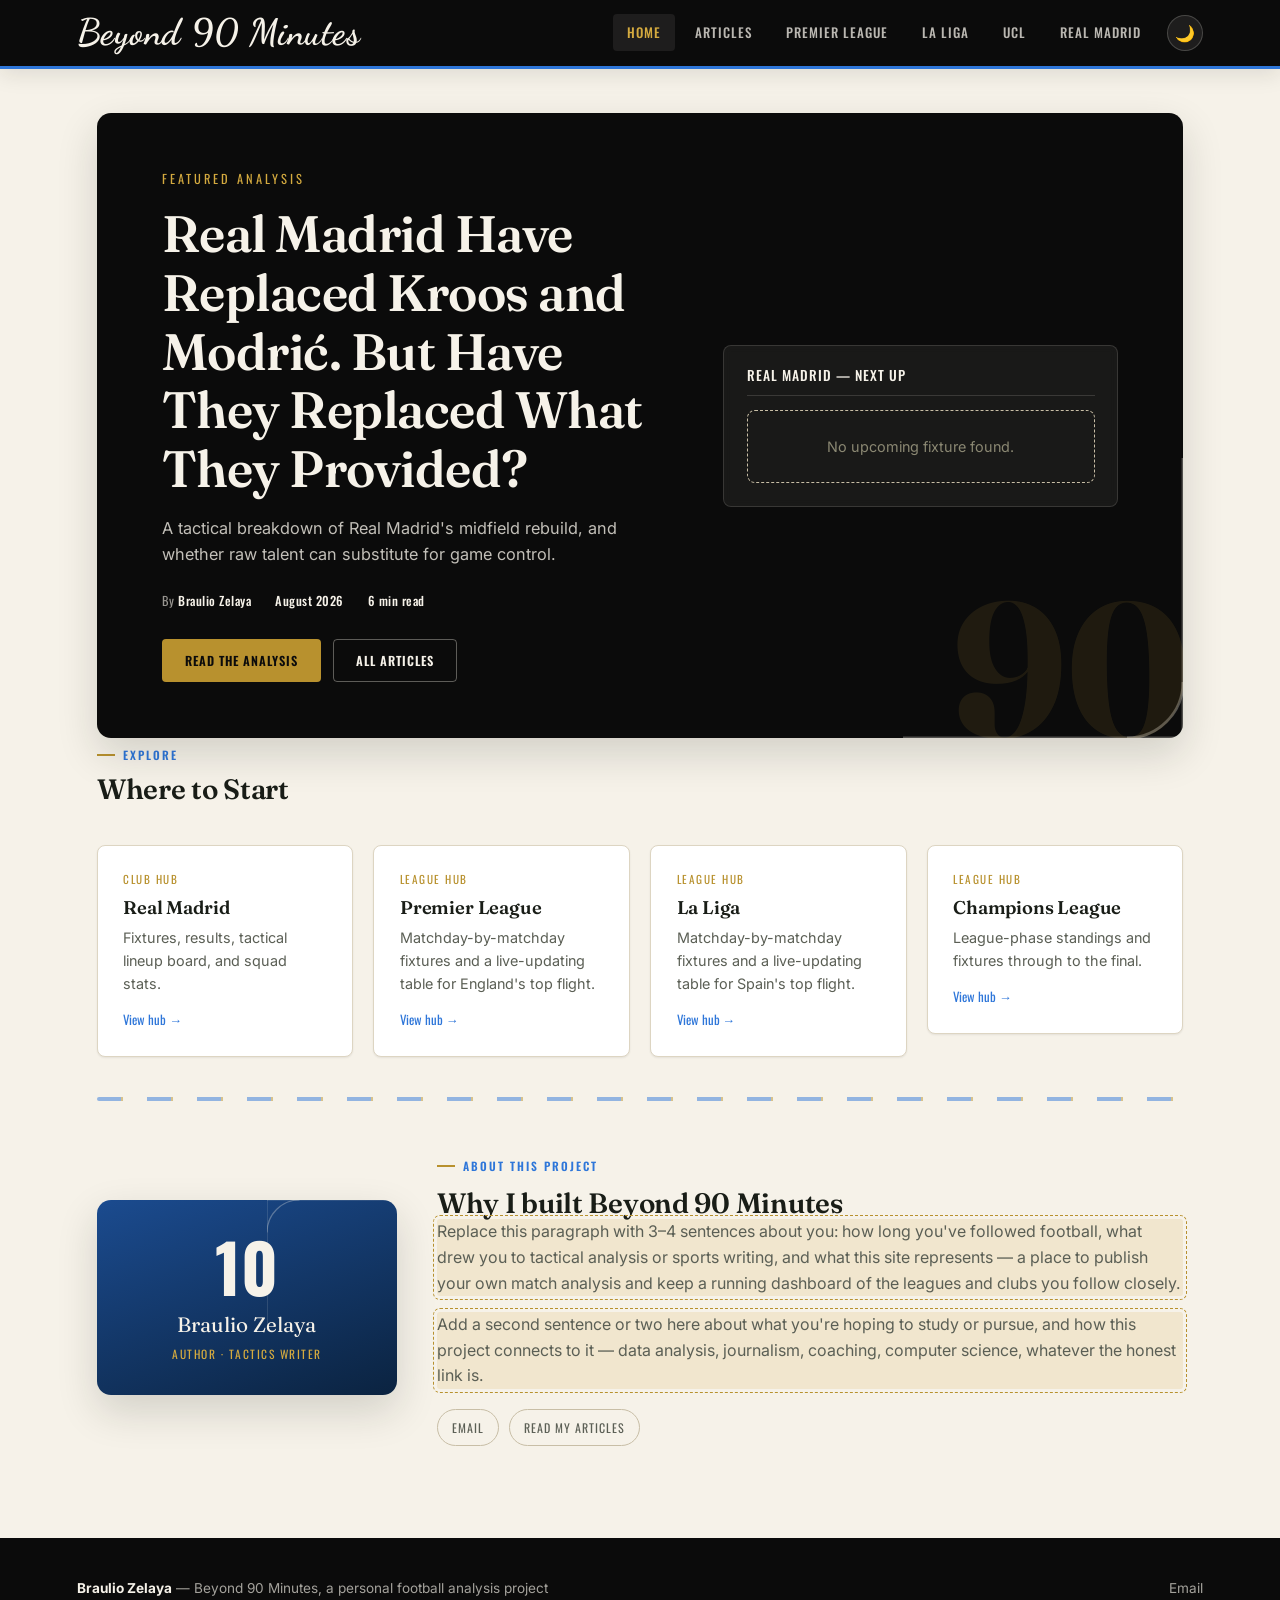
==== commit c449f34b: "Aug 24, 2026, 12:39 AM" ====
--- a/index.html
+++ b/index.html
@@ -7,21 +7,18 @@
     <meta name="description" content="A personal football analysis hub: tactical breakdowns, league hubs, and original articles.">
 
     <!-- Social preview (Open Graph / Twitter Card) — controls how the link
-         looks when shared, e.g. in an email to an admissions reader. Swap
-         SITE_URL for your real GitHub Pages URL (e.g.
-         https://braulioz147.github.io/beyond-90-minutes) once it's live —
-         og:image needs a full https:// URL to actually render as a
-         preview image on most platforms; a relative path like
-         "images/kroos-modric.jpg" alone won't. -->
+         looks when shared, e.g. in an email to an admissions reader.
+         Already pointed at your GitHub Pages URL; update it below if the
+         repo/URL ever changes. -->
     <meta property="og:type" content="website">
     <meta property="og:site_name" content="Beyond 90 Minutes">
     <meta property="og:title" content="Beyond 90 Minutes — Football Analysis by Braulio Zelaya">
     <meta property="og:description" content="A personal football analysis hub: tactical breakdowns, league hubs, and original articles.">
-    <meta property="og:image" content="SITE_URL/images/kroos-modric.jpg">
+    <meta property="og:image" content="https://larsenbz.github.io/Beyond-90-minutes/images/kroos-modric.jpg">
     <meta name="twitter:card" content="summary_large_image">
     <meta name="twitter:title" content="Beyond 90 Minutes — Football Analysis by Braulio Zelaya">
     <meta name="twitter:description" content="A personal football analysis hub: tactical breakdowns, league hubs, and original articles.">
-    <meta name="twitter:image" content="SITE_URL/images/kroos-modric.jpg">
+    <meta name="twitter:image" content="https://larsenbz.github.io/Beyond-90-minutes/images/kroos-modric.jpg">
 
     <link rel="icon" type="image/svg+xml" href="favicon.svg">
     <link rel="stylesheet" href="style.css">
--- a/style.css
+++ b/style.css
@@ -33,8 +33,8 @@
     /* Fixed dark surface + fixed on-dark text — intentionally does NOT
        flip with dark mode, used for the header, footer, hero, tables,
        and pitch, which should stay a dark "under the lights" tone in
-       both themes. */
-    --surface-dark: #14170F;
+       both themes. Neutral near-black (R=G=B) — no color cast. */
+    --surface-dark: #0B0B0B;
     --on-dark: #F6F2E9;
 
     --gold: #B8912E;
@@ -88,18 +88,20 @@
     --shadow-lg: 0 16px 40px rgba(25, 29, 23, 0.16);
 }
 
-/* Dark theme override — toggled via body.dark-theme */
+/* Dark theme override — toggled via body.dark-theme. Neutral near-black
+   surfaces throughout (no green/olive cast) — matches --surface-dark
+   above so the header blends straight into the page background. */
 body.dark-theme {
-    --paper: #14170F;
-    --paper-raised: #1C201A;
+    --paper: #0B0B0B;
+    --paper-raised: #1A1A1A;
     --ink: #F1EEE2;
     --ink-soft: #C9C5B4;
     --text-primary: #F1EEE2;
     --text-secondary: #B4B09C;
     --text-muted: #837F6C;
-    --line: #303423;
-    --line-strong: #454A34;
-    --brand-light: #232819;
+    --line: #2A2A2A;
+    --line-strong: #3D3D3D;
+    --brand-light: #1F1F1F;
     --pitch-bright: #5B9BEE;
     --pitch-line: rgba(241, 238, 226, 0.6);
     --shadow-sm: 0 1px 2px rgba(0, 0, 0, 0.4);
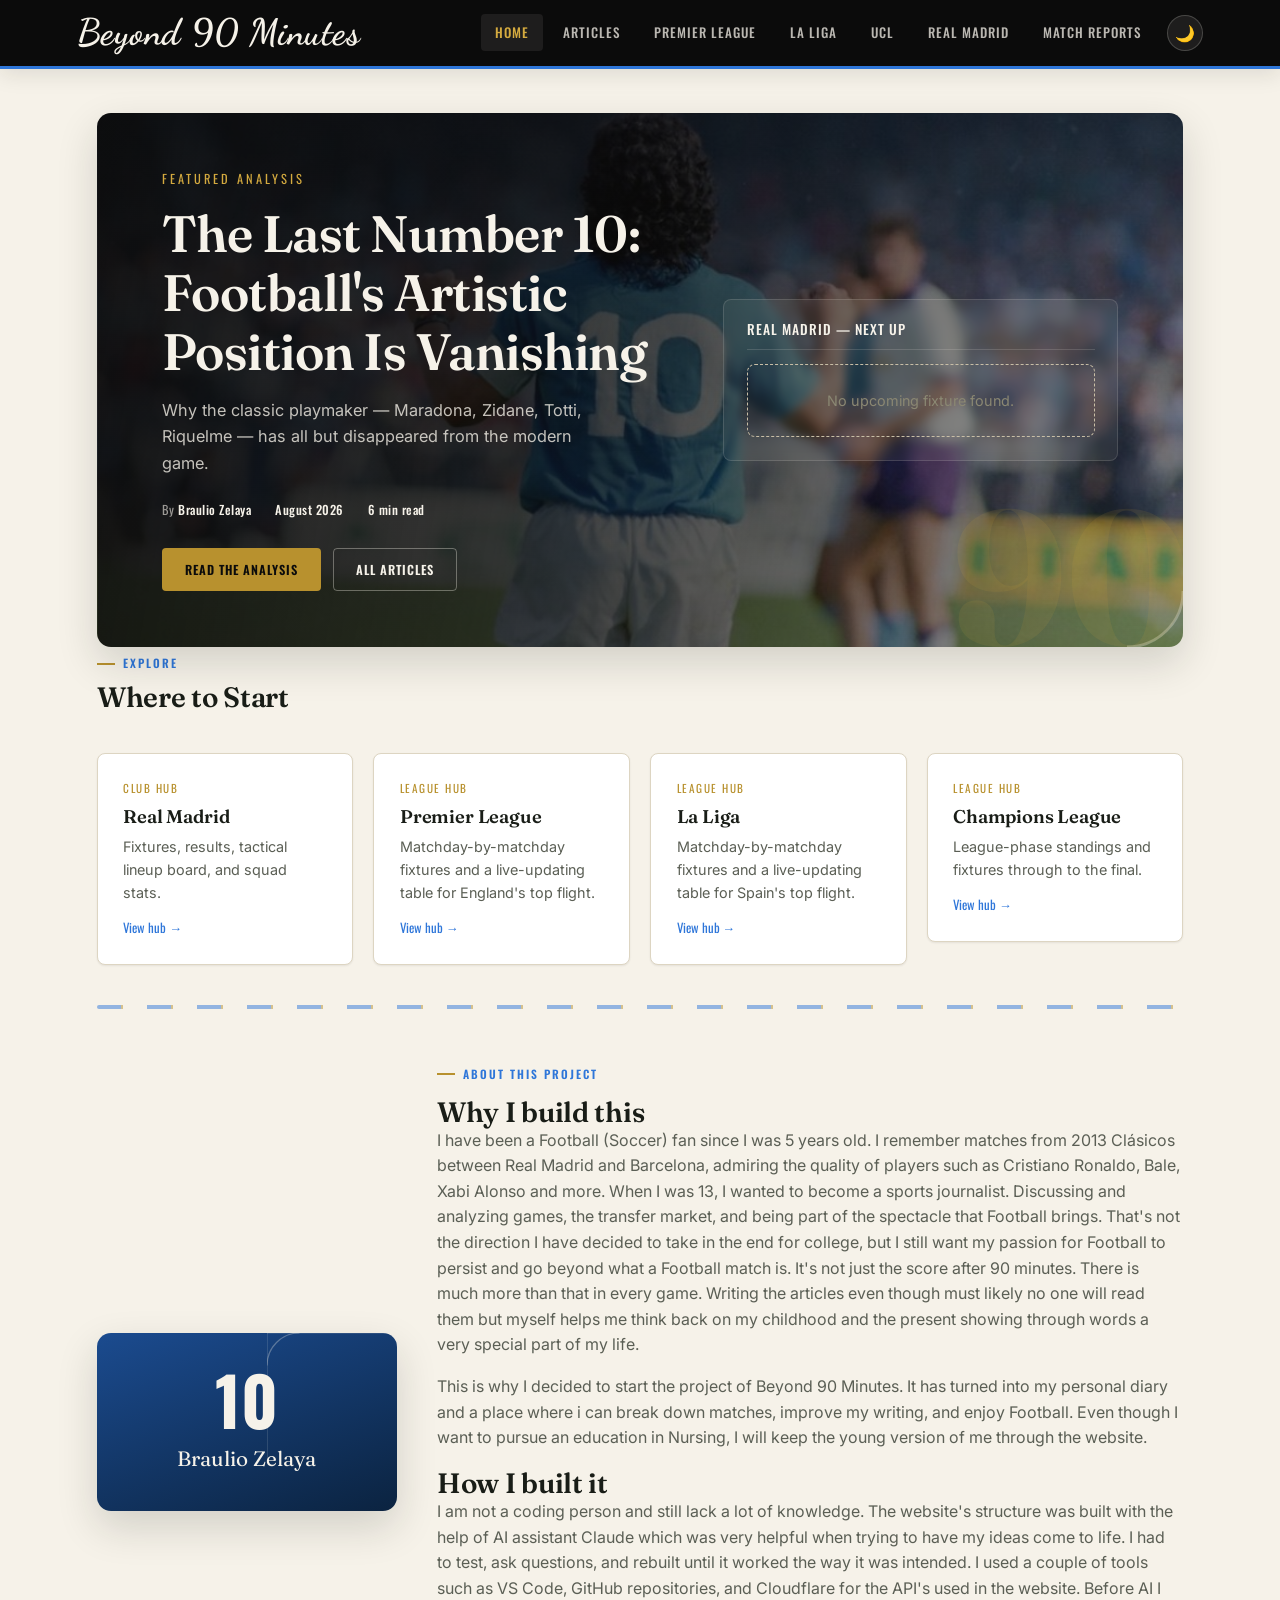
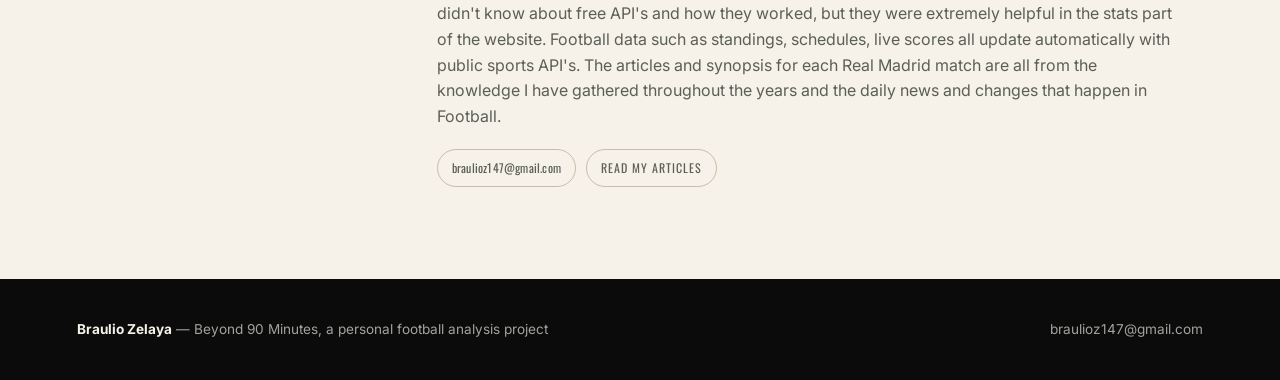
==== commit d174d68c: "Sep 1, 2026, 8:55 PM" ====
--- a/index.html
+++ b/index.html
@@ -38,6 +38,7 @@
                 <a href="la-liga.html">La Liga</a>
                 <a href="ucl.html">UCL</a>
                 <a href="real-madrid.html">Real Madrid</a>
+                <a href="match-reports.html">Match Reports</a>
             </nav>
             <button class="theme-toggle" id="theme-toggle" aria-label="Toggle dark mode">🌙</button>
             <button class="hamburger-toggle" id="menu-toggle" aria-label="Toggle Navigation">
@@ -50,19 +51,19 @@
 
     <main class="main-content">
         <!-- HERO / MATCHDAY COVER -->
-        <section class="hero-cover">
+        <section class="hero-cover" style="background-image: linear-gradient(100deg, rgba(11,11,11,0.95) 0%, rgba(11,11,11,0.82) 40%, rgba(11,11,11,0.4) 100%), url('images/maradona-number-10.jpg'); background-size: cover; background-position: center 22%;">
             <div class="hero-grid">
                 <div>
                     <span class="hero-eyebrow">Featured Analysis</span>
-                    <h1>Real Madrid Have Replaced Kroos and Modrić. But Have They Replaced What They Provided?</h1>
-                    <p>A tactical breakdown of Real Madrid's midfield rebuild, and whether raw talent can substitute for game control.</p>
+                    <h1>The Last Number 10: Football's Artistic Position Is Vanishing</h1>
+                    <p>Why the classic playmaker — Maradona, Zidane, Totti, Riquelme — has all but disappeared from the modern game.</p>
                     <div class="hero-meta">
                         <span>By <strong>Braulio Zelaya</strong></span>
                         <span><strong>August 2026</strong></span>
                         <span><strong>6 min read</strong></span>
                     </div>
                     <div style="margin-top: 1.75rem; display: flex; gap: 12px; flex-wrap: wrap;">
-                        <a href="article-real-madrid.html"><button class="btn btn-primary">Read the Analysis</button></a>
+                        <a href="article-classic-10.html"><button class="btn btn-primary">Read the Analysis</button></a>
                         <a href="articles.html"><button class="btn btn-outline">All Articles</button></a>
                     </div>
                 </div>
@@ -122,24 +123,16 @@
             <div class="author-card">
                 <div class="author-card-number">10</div>
                 <div class="author-card-name">Braulio Zelaya</div>
-                <div class="author-card-role">Author · Tactics Writer</div>
             </div>
             <div class="about-text">
                 <span class="section-label" id="about-heading">About This Project</span>
-                <h2>Why I built Beyond 90 Minutes</h2>
-                <p class="edit-me">
-                    Replace this paragraph with 3–4 sentences about you: how long you've followed football,
-                    what drew you to tactical analysis or sports writing, and what this site represents —
-                    a place to publish your own match analysis and keep a running dashboard of the leagues
-                    and clubs you follow closely.
-                </p>
-                <p class="edit-me">
-                    Add a second sentence or two here about what you're hoping to study or pursue, and how
-                    this project connects to it — data analysis, journalism, coaching, computer science,
-                    whatever the honest link is.
-                </p>
+                <h2>Why I build this</h2>
+                <p>I have been a Football (Soccer) fan since I was 5 years old. I remember matches from 2013 Clásicos between Real Madrid and Barcelona, admiring the quality of players such as Cristiano Ronaldo, Bale, Xabi Alonso and more. When I was 13, I wanted to become a sports journalist. Discussing and analyzing games, the transfer market, and being part of the spectacle that Football brings. That's not the direction I have decided to take in the end for college, but I still want my passion for Football to persist and go beyond what a Football match is. It's not just the score after 90 minutes. There is much more than that in every game. Writing the articles even though must likely no one will read them but myself helps me think back on my childhood and the present showing through words a very special part of my life.</p>
+                <p>This is why I decided to start the project of Beyond 90 Minutes. It has turned into my personal diary and a place where i can break down matches, improve my writing, and enjoy Football. Even though I want to pursue an education in Nursing, I will keep the young version of me through the website.</p>
+                <h2>How I built it</h2>
+                <p>I am not a coding person and still lack a lot of knowledge. The website's structure was built with the help of AI assistant Claude which was very helpful when trying to have my ideas come to life. I had to test, ask questions, and rebuilt until it worked the way it was intended. I used a couple of tools such as VS Code, GitHub repositories, and Cloudflare for the API's used in the website. Before AI I didn't know about free API's and how they worked, but they were extremely helpful in the stats part of the website. Football data such as standings, schedules, live scores all update automatically with public sports API's. The articles and synopsis for each Real Madrid match are all from the knowledge I have gathered throughout the years and the daily news and changes that happen in Football.</p>
                 <div class="about-links">
-                    <a href="mailto:braulioz147@gmail.com">Email</a>
+                    <a href="mailto:braulioz147@gmail.com" style="text-transform: none; letter-spacing: 0.2px;">braulioz147@gmail.com</a>
                     <a href="articles.html">Read my articles</a>
                 </div>
             </div>
@@ -150,7 +143,7 @@
         <div class="footer-inner">
             <span><strong>Braulio Zelaya</strong> — Beyond 90 Minutes, a personal football analysis project</span>
             <div class="footer-links">
-                <a href="mailto:braulioz147@gmail.com">Email</a>
+                <a href="mailto:braulioz147@gmail.com">braulioz147@gmail.com</a>
             </div>
         </div>
     </footer>
--- a/style.css
+++ b/style.css
@@ -321,7 +321,7 @@
     inset: 0;
     z-index: 0;
     pointer-events: none;
-    background-image: url("data:image/svg+xml,%3Csvg xmlns='http://www.w3.org/2000/svg' viewBox='0 0 200 200'%3E%3Cline x1='200' y1='0' x2='200' y2='200' stroke='rgba(246,242,233,0.3)' stroke-width='2'/%3E%3Cline x1='0' y1='200' x2='200' y2='200' stroke='rgba(246,242,233,0.3)' stroke-width='2'/%3E%3Cpath d='M160 200 A40 40 0 0 0 200 160' stroke='rgba(246,242,233,0.3)' stroke-width='2' fill='none'/%3E%3C/svg%3E");
+    background-image: url("data:image/svg+xml,%3Csvg xmlns='http://www.w3.org/2000/svg' viewBox='0 0 200 200'%3E%3Cpath d='M160 200 A40 40 0 0 0 200 160' stroke='rgba(246,242,233,0.3)' stroke-width='2' fill='none'/%3E%3C/svg%3E");
     background-repeat: no-repeat;
     background-position: bottom right;
     background-size: 280px 280px;
@@ -575,6 +575,7 @@
 .search-input:focus { border-color: var(--pitch-bright); outline: none; }
 
 .category-filters { display: flex; gap: 8px; flex-wrap: wrap; }
+.filter-groups { display: flex; gap: 15px; flex-wrap: wrap; }
 
 .article-grid {
     display: grid;
@@ -698,6 +699,43 @@
     font-size: 1.25rem;
     color: var(--text-primary);
 }
+/* In-article photo — for articles that embed more than one image inside
+   the body copy (not just the top .article-cover). A plain <figure> so it
+   drops into a paragraph flow anywhere in .article-body. */
+.article-inline-photo { margin: 2rem 0; }
+.article-inline-photo img {
+    display: block;
+    width: 100%;
+    height: 320px;
+    object-fit: cover;
+    border-radius: var(--border-radius-md);
+    box-shadow: var(--shadow-sm);
+}
+.article-inline-photo figcaption {
+    font-family: var(--font-label);
+    font-size: 0.72rem;
+    letter-spacing: 0.5px;
+    color: var(--text-muted);
+    margin-top: 0.6rem;
+}
+
+/* In-article data table (e.g. the World Cup all-time standings) — same
+   figure/figcaption pattern as .article-inline-photo above, but wrapping
+   a .table-wrapper instead of an image. */
+.article-data-figure { margin: 2rem 0; }
+.article-data-figure .section-label { margin-bottom: 0.75rem; }
+.article-data-figure figcaption {
+    font-family: var(--font-label);
+    font-size: 0.72rem;
+    letter-spacing: 0.5px;
+    color: var(--text-muted);
+    margin-top: 0.7rem;
+}
+.article-data-figure figcaption a {
+    color: var(--text-muted);
+    border-bottom: 1px dotted var(--line-strong);
+}
+.article-data-figure figcaption a:hover { color: var(--gold); border-bottom-color: var(--gold); }
 .back-link {
     display: inline-flex;
     align-items: center;
@@ -812,6 +850,55 @@
     background: var(--pitch-bright);
     box-shadow: 0 0 0 3px rgba(46, 118, 217, 0.2);
 }
+
+/* --------------------------------------------------------------------------
+   10b. STAT CHARTS (Real Madrid hub — squad goals/assists bar chart,
+   season goals-for/against trend line). Plain SVG built in script.js
+   (buildSquadStatsChartSvg / buildGoalsTrendSvg) so there's no chart
+   library dependency — colors are CSS custom properties via inline
+   `style="fill:var(...)"` / stroke on the SVG elements, so both charts
+   follow the light/dark theme toggle automatically.
+   -------------------------------------------------------------------------- */
+.stat-chart-wrapper {
+    background: var(--paper-raised);
+    border: 1px solid var(--line);
+    border-radius: var(--border-radius-md);
+    padding: 1.25rem 1.4rem 1rem;
+    margin-bottom: 1.5rem;
+    box-shadow: var(--shadow-sm);
+}
+.chart-legend {
+    display: flex;
+    gap: 18px;
+    margin-bottom: 0.85rem;
+    font-family: var(--font-label);
+    font-size: 0.72rem;
+    letter-spacing: 0.5px;
+    text-transform: uppercase;
+    color: var(--text-muted);
+}
+.legend-item { display: flex; align-items: center; gap: 6px; }
+.legend-swatch { width: 10px; height: 10px; border-radius: 2px; display: inline-block; }
+.legend-swatch--goals { background: var(--gold); }
+.legend-swatch--assists { background: var(--pitch-bright); }
+.legend-swatch--gf { background: var(--gold); }
+.legend-swatch--ga { background: var(--status-danger); }
+
+.stat-bar-chart, .stat-trend-chart { width: 100%; height: auto; display: block; overflow: visible; }
+
+.chart-player-label { font-family: var(--font-body); font-size: 13px; fill: var(--text-primary); }
+.chart-value-label { font-family: var(--font-label); font-size: 11px; fill: var(--text-secondary); }
+.chart-bar-goals { fill: var(--gold); }
+.chart-bar-assists { fill: var(--pitch-bright); }
+
+.chart-gridline { stroke: var(--line); stroke-width: 1; }
+.chart-axis-label { font-family: var(--font-label); font-size: 10px; fill: var(--text-muted); }
+.chart-axis-label--x { font-size: 9.5px; }
+.chart-line { stroke-width: 2.5; }
+.chart-line--gf { stroke: var(--gold); }
+.chart-line--ga { stroke: var(--status-danger); }
+.chart-dot--gf { fill: var(--gold); }
+.chart-dot--ga { fill: var(--status-danger); }
 
 /* --------------------------------------------------------------------------
    11. MATCH CARDS
@@ -860,14 +947,19 @@
 }
 
 /* --------------------------------------------------------------------------
-   12. TACTICAL PITCH
-   -------------------------------------------------------------------------- */
-.pitch-container { width: 100%; max-width: 460px; margin: 1.5rem auto; }
+   12. STARTING XI PITCH — renders inside a match's synopsis popup (see
+   buildLineupHtml() in script.js / RM_MATCH_LINEUPS), sized for the modal
+   rather than a fixed page section. "Bubble" player markers: a round photo
+   (RM_PLAYER_PHOTOS) with a number badge, or just a number if no photo's
+   been added yet, plus a name pill underneath.
+   -------------------------------------------------------------------------- */
+.lineup-block { margin: 0.9rem 0 1.1rem; }
+.pitch-container { width: 100%; max-width: 100%; margin: 0.6rem 0 0; }
 
 .pitch {
     position: relative;
     width: 100%;
-    height: 560px;
+    height: 440px;
     background: linear-gradient(180deg, var(--turf) 0%, #103821 50%, var(--turf) 100%);
     border: 4px solid var(--paper-raised);
     border-radius: var(--border-radius-md);
@@ -879,7 +971,7 @@
 .pitch-line.center-line { top: 50%; left: 0; width: 100%; height: 1px; }
 .pitch-circle {
     position: absolute; top: 50%; left: 50%;
-    width: 90px; height: 90px;
+    width: 80px; height: 80px;
     border: 1px solid var(--pitch-line);
     border-radius: 50%;
     transform: translate(-50%, -50%);
@@ -889,31 +981,53 @@
     position: absolute;
     transform: translate(-50%, -50%);
     display: flex;
+    flex-direction: column;
     align-items: center;
+    gap: 4px;
+    transition: transform var(--transition-fast);
+}
+.player-card:hover { transform: translate(-50%, -50%) scale(1.08); z-index: 5; }
+
+.player-avatar {
+    position: relative;
+    width: 44px; height: 44px;
+    flex-shrink: 0;
+    border-radius: 50%;
     background-color: var(--surface-dark);
-    border: 1.5px solid var(--gold);
-    padding: 4px 10px;
+    background-size: cover;
+    background-position: center;
+    border: 2px solid var(--gold);
+    box-shadow: var(--shadow-md);
+}
+.player-avatar--no-photo { display: flex; align-items: center; justify-content: center; }
+.player-avatar--no-photo .avatar-fallback-num {
+    font-family: var(--font-label);
+    font-size: 1.05rem;
+    font-weight: 700;
+    color: var(--gold);
+}
+.player-avatar .avatar-num {
+    position: absolute;
+    bottom: -3px; right: -5px;
+    width: 18px; height: 18px;
+    border-radius: 50%;
+    background: var(--gold);
+    color: var(--surface-dark);
+    font-family: var(--font-label);
+    font-size: 0.6rem;
+    font-weight: 700;
+    display: flex; align-items: center; justify-content: center;
+    border: 2px solid var(--surface-dark);
+}
+
+.player-card .player-name {
+    background-color: var(--surface-dark);
+    border: 1px solid var(--gold);
     border-radius: var(--border-radius-full);
-    box-shadow: var(--shadow-sm);
-    transition: transform var(--transition-fast);
-}
-.player-card:hover { transform: translate(-50%, -50%) scale(1.08); z-index: 5; }
-
-.player-card .num {
-    background-color: var(--gold);
-    color: var(--surface-dark);
-    border-radius: 50%;
-    width: 20px; height: 20px;
-    display: flex; align-items: center; justify-content: center;
-    margin-right: 6px;
-    font-family: var(--font-label);
-    font-size: 0.65rem;
-    font-weight: 600;
-}
-.player-card .name {
+    padding: 2px 10px;
     color: var(--text-inverse);
     font-family: var(--font-label);
-    font-size: 0.72rem;
+    font-size: 0.7rem;
     letter-spacing: 0.3px;
     white-space: nowrap;
 }
@@ -930,17 +1044,26 @@
 .pos-rw  { top: 28%; left: 88%; }
 .pos-st  { top: 10%; left: 50%; }
 
-/* --------------------------------------------------------------------------
-   12b. MATCH REPORT (Real Madrid hub, API-Football)
-   -------------------------------------------------------------------------- */
-#rm-formation-label {
-    display: block;
-    font-family: var(--font-label);
-    font-size: 0.8rem;
-    letter-spacing: 0.5px;
-    color: var(--text-muted);
-    margin-bottom: 0.75rem;
-}
+.lineup-bench { margin-top: 0.9rem; }
+.bench-list {
+    list-style: none;
+    display: flex;
+    flex-wrap: wrap;
+    gap: 6px 16px;
+    margin-top: 0.45rem;
+}
+.bench-list li { font-size: 0.82rem; color: var(--text-secondary); }
+.bench-num {
+    font-family: var(--font-label);
+    color: var(--gold);
+    font-weight: 600;
+    margin-right: 4px;
+}
+
+/* --------------------------------------------------------------------------
+   12b. MATCH EVENT TIMELINE — goal/card list, ESPN-sourced, used in the
+   match detail modal site-wide (not Real Madrid-specific).
+   -------------------------------------------------------------------------- */
 .match-report-timeline {
     list-style: none;
     margin: 1rem 0 1.5rem;
@@ -996,12 +1119,35 @@
     padding: 1rem;
 }
 .modal-overlay.active { display: flex; animation: fadeIn 0.2s ease; }
+/* .modal-body used to have no max-height/overflow, so a long synopsis or
+   match report would just grow past the viewport with no way to scroll to
+   it — the × (positioned absolute at the top of the card) scrolled off
+   along with it, leaving clicking the dark backdrop or hitting Escape as
+   the only way out. Fix: cap the card's height to the viewport and make
+   ONLY the inner content area (#modal-details-content, a sibling of
+   .modal-close, not an ancestor) scroll — that way the × stays pinned in
+   view at all times since it's positioned against .modal-body, which no
+   longer scrolls itself. */
 .modal-body {
     background: var(--paper-raised);
     padding: 2rem;
     border-radius: var(--border-radius-lg);
-    max-width: 460px;
+    /* Was 520px — fine for a plain text synopsis, but too narrow once a
+       match's popup also carries a header photo (RM_MATCH_PHOTOS) and the
+       Starting XI pitch (RM_MATCH_LINEUPS/buildLineupHtml). At 520px the
+       pitch's inner width was only ~456px against a fixed 440px height —
+       nearly square, cramping the 11 player markers and their name pills
+       toward the edges (pos-lb/pos-rb sit at 15%/85%). Wider here gives the
+       pitch a properly rectangular, real-pitch-like shape and gives the
+       photo (which scales with the container via aspect-ratio) more room
+       too. width: 100% still caps this to the viewport on phones — this
+       only actually kicks in on tablet/desktop widths, so the
+       already-verified mobile layout is untouched. */
+    max-width: 700px;
     width: 100%;
+    max-height: calc(100vh - 2rem);
+    display: flex;
+    flex-direction: column;
     position: relative;
     box-shadow: var(--shadow-lg);
 }
@@ -1009,8 +1155,16 @@
     position: absolute; top: 14px; right: 16px;
     background: none; border: none; font-size: 1.4rem;
     color: var(--text-muted); line-height: 1;
+    z-index: 1;
 }
 .modal-close:hover { color: var(--text-primary); }
+#modal-details-content {
+    overflow-y: auto;
+    overscroll-behavior: contain;
+    -webkit-overflow-scrolling: touch;
+    min-height: 0; /* lets this flex child actually shrink+scroll instead of stretching .modal-body past max-height */
+    padding-right: 6px; /* small gutter so text/scrollbar don't collide */
+}
 .modal-competition {
     font-family: var(--font-label);
     font-size: 0.72rem;
@@ -1156,6 +1310,26 @@
 }
 
 .modal-synopsis { margin-top: 1.1rem; padding-top: 1rem; border-top: 1px solid var(--line); }
+/* Header photo for a match's synopsis (RM_MATCH_PHOTOS in script.js) — sits
+   above everything else in .modal-synopsis. A fixed pixel height made this
+   look tall/cramped on narrow phone widths (a 220px-tall box next to a
+   ~320px-wide column reads as "elongated" instead of a wide banner) — using
+   aspect-ratio instead of a fixed height keeps it a consistent WIDE strip
+   (2.35 : 1) no matter how narrow the modal gets. object-fit: cover +
+   object-position: center crops each photo to that strip without distortion
+   and keeps the subject centered regardless of the source image's own
+   shape (both the "make it wider" and "make sure pics are centered" asks). */
+.modal-synopsis-photo {
+    display: block;
+    width: 100%;
+    aspect-ratio: 2.35 / 1;
+    object-fit: cover;
+    object-position: center;
+    border-radius: var(--border-radius-lg);
+    margin: 0 auto 1rem;
+    box-shadow: var(--shadow-md);
+    border: 1px solid var(--line);
+}
 .modal-synopsis-label {
     display: block;
     font-family: var(--font-label);
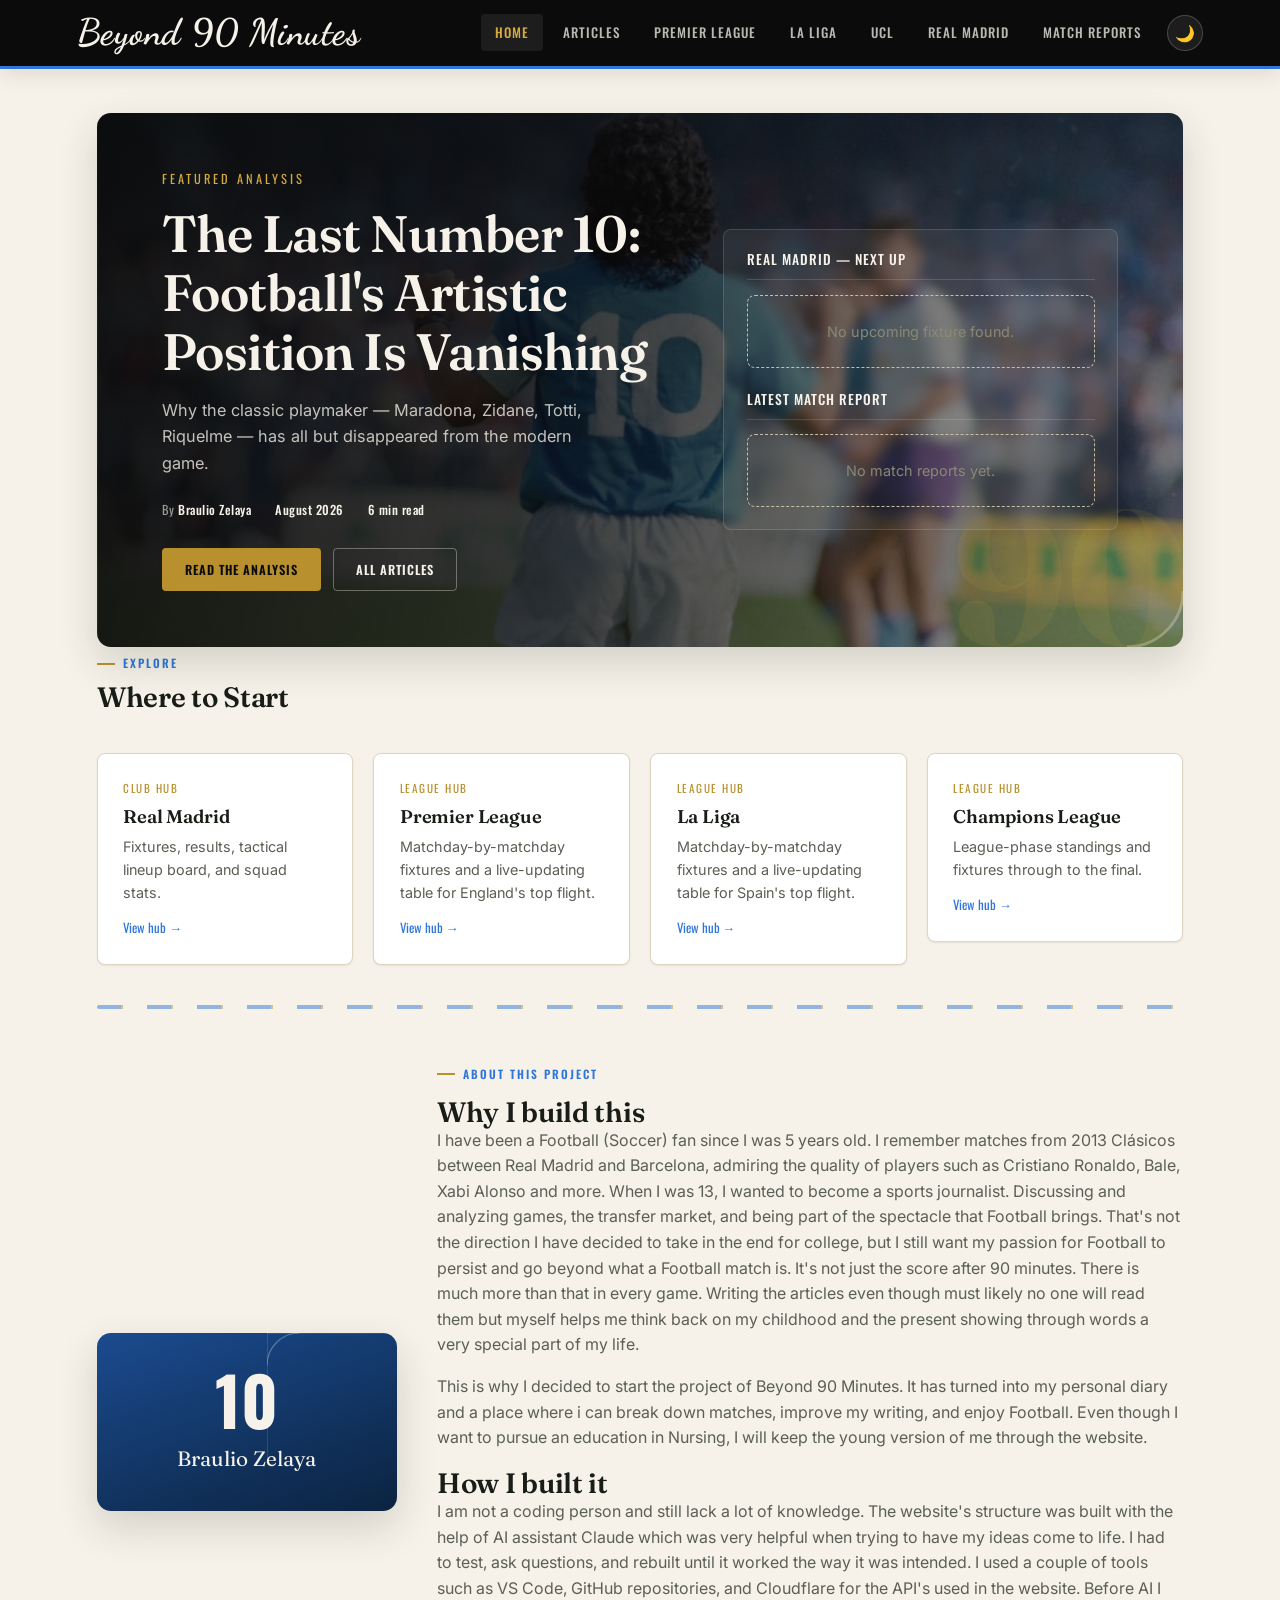
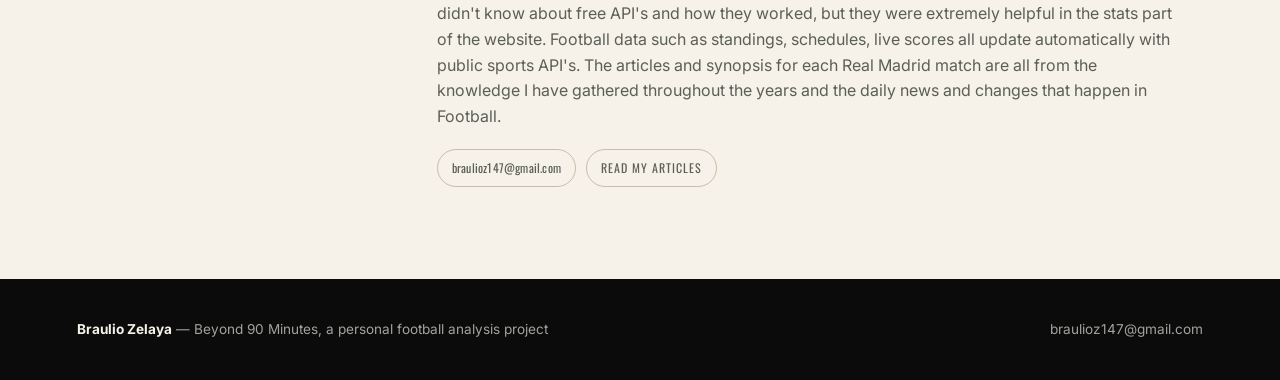
==== commit ab4bef27: "Sep 1, 2026, 9:44 PM" ====
--- a/index.html
+++ b/index.html
@@ -72,6 +72,10 @@
                     <div id="latest-match-sidebar">
                         <div class="skeleton-wrapper"><div class="skeleton-card"></div></div>
                     </div>
+                    <h3 style="margin-top: 1.5rem;">Latest Match Report</h3>
+                    <div id="latest-report-sidebar">
+                        <div class="skeleton-wrapper"><div class="skeleton-card"></div></div>
+                    </div>
                 </div>
             </div>
         </section>
@@ -139,6 +143,14 @@
         </section>
     </main>
 
+    <!-- Global Match Detail Modal -->
+    <div id="match-modal" class="modal-overlay">
+        <div class="modal-body">
+            <button class="modal-close" aria-label="Close">×</button>
+            <div id="modal-details-content"></div>
+        </div>
+    </div>
+
     <footer>
         <div class="footer-inner">
             <span><strong>Braulio Zelaya</strong> — Beyond 90 Minutes, a personal football analysis project</span>
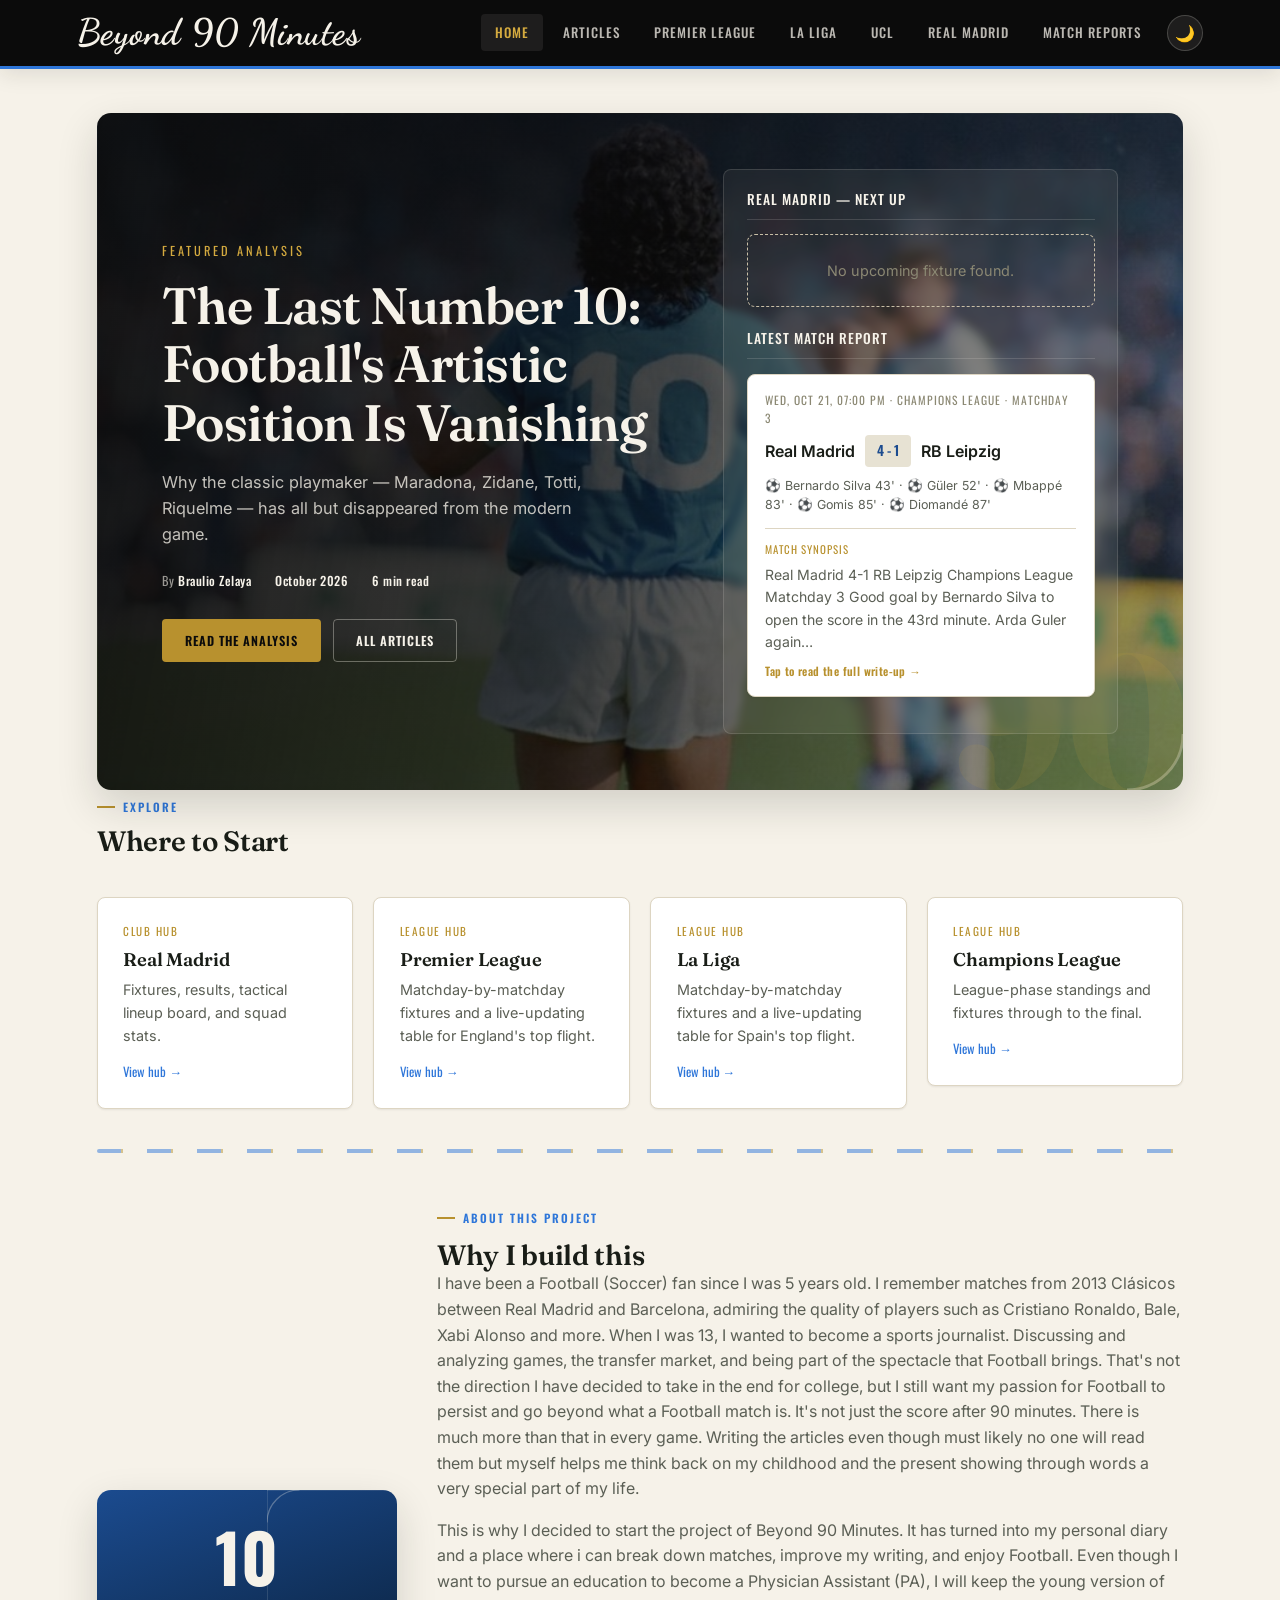
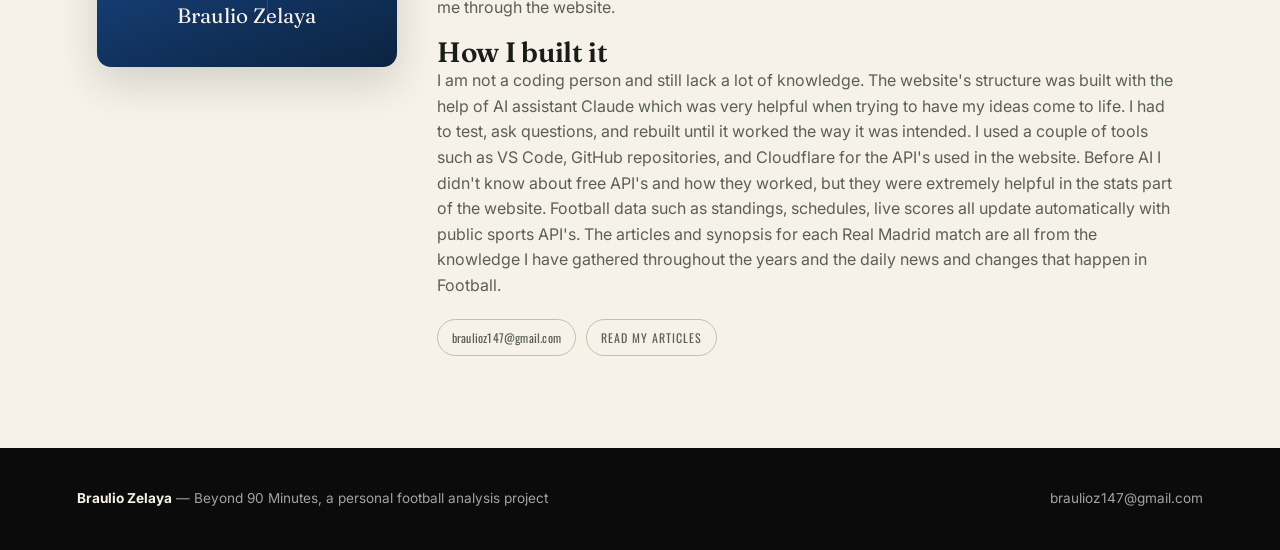
==== commit 51c71773: "Oct 23, 2026, 12:42 PM" ====
--- a/index.html
+++ b/index.html
@@ -59,7 +59,7 @@
                     <p>Why the classic playmaker — Maradona, Zidane, Totti, Riquelme — has all but disappeared from the modern game.</p>
                     <div class="hero-meta">
                         <span>By <strong>Braulio Zelaya</strong></span>
-                        <span><strong>August 2026</strong></span>
+                        <span><strong>October 2026</strong></span>
                         <span><strong>6 min read</strong></span>
                     </div>
                     <div style="margin-top: 1.75rem; display: flex; gap: 12px; flex-wrap: wrap;">
@@ -132,7 +132,7 @@
                 <span class="section-label" id="about-heading">About This Project</span>
                 <h2>Why I build this</h2>
                 <p>I have been a Football (Soccer) fan since I was 5 years old. I remember matches from 2013 Clásicos between Real Madrid and Barcelona, admiring the quality of players such as Cristiano Ronaldo, Bale, Xabi Alonso and more. When I was 13, I wanted to become a sports journalist. Discussing and analyzing games, the transfer market, and being part of the spectacle that Football brings. That's not the direction I have decided to take in the end for college, but I still want my passion for Football to persist and go beyond what a Football match is. It's not just the score after 90 minutes. There is much more than that in every game. Writing the articles even though must likely no one will read them but myself helps me think back on my childhood and the present showing through words a very special part of my life.</p>
-                <p>This is why I decided to start the project of Beyond 90 Minutes. It has turned into my personal diary and a place where i can break down matches, improve my writing, and enjoy Football. Even though I want to pursue an education in Nursing, I will keep the young version of me through the website.</p>
+                <p>This is why I decided to start the project of Beyond 90 Minutes. It has turned into my personal diary and a place where i can break down matches, improve my writing, and enjoy Football. Even though I want to pursue an education to become a Physician Assistant (PA), I will keep the young version of me through the website.</p>
                 <h2>How I built it</h2>
                 <p>I am not a coding person and still lack a lot of knowledge. The website's structure was built with the help of AI assistant Claude which was very helpful when trying to have my ideas come to life. I had to test, ask questions, and rebuilt until it worked the way it was intended. I used a couple of tools such as VS Code, GitHub repositories, and Cloudflare for the API's used in the website. Before AI I didn't know about free API's and how they worked, but they were extremely helpful in the stats part of the website. Football data such as standings, schedules, live scores all update automatically with public sports API's. The articles and synopsis for each Real Madrid match are all from the knowledge I have gathered throughout the years and the daily news and changes that happen in Football.</p>
                 <div class="about-links">
--- a/style.css
+++ b/style.css
@@ -924,8 +924,17 @@
     color: var(--text-muted);
 }
 
-.match-teams { display: flex; align-items: center; justify-content: space-between; margin-top: 0.5rem; gap: 12px; }
-.match-teams .teams-name { font-weight: 600; color: var(--text-primary); }
+/* The score pill sits INSIDE the title, between the two team names, so the
+   result reads at a glance: "Real Madrid [ 4 - 1 ] Rayo Vallecano". */
+.match-teams { display: flex; align-items: center; justify-content: flex-start; margin-top: 0.5rem; gap: 12px; }
+.match-teams .teams-name {
+    font-weight: 600;
+    color: var(--text-primary);
+    display: inline-flex;
+    align-items: center;
+    flex-wrap: wrap;
+    gap: 6px 10px;
+}
 .match-score {
     font-family: var(--font-label);
     font-weight: 600;
@@ -936,6 +945,9 @@
     border-radius: var(--border-radius-sm);
     white-space: nowrap;
 }
+/* Dark mode: the deep-blue score text vanished against the dark pill, and it now sits
+   right next to the title, so give it the lighter blue. */
+body.dark-theme .match-score { color: var(--pitch-bright); }
 
 .empty-state {
     padding: 1.5rem;
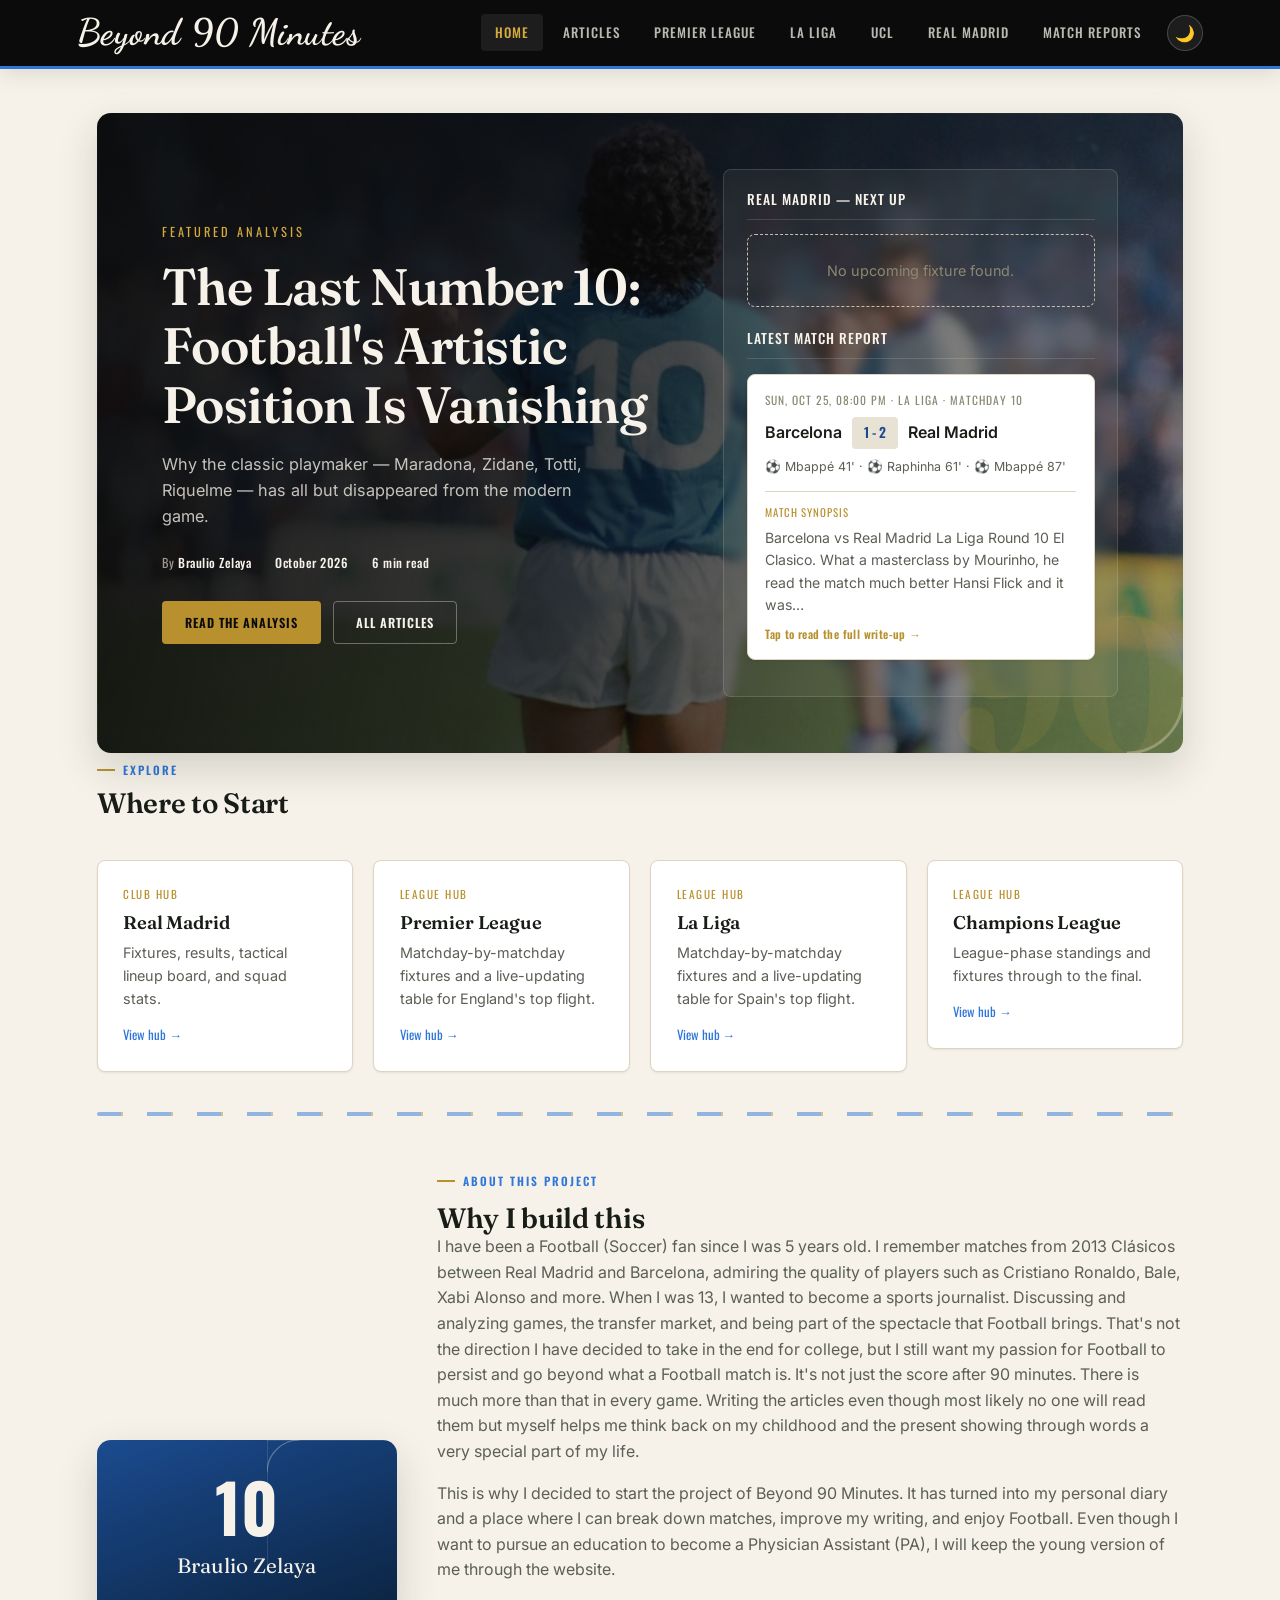
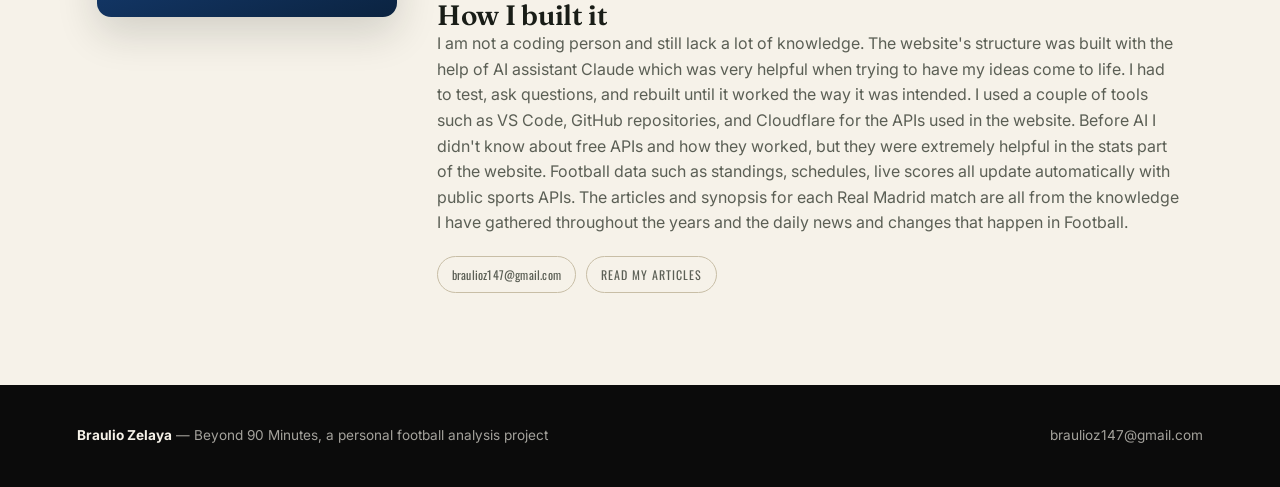
==== commit fbea55b5: "Oct 30, 2026, 7:32 AM" ====
--- a/index.html
+++ b/index.html
@@ -131,10 +131,10 @@
             <div class="about-text">
                 <span class="section-label" id="about-heading">About This Project</span>
                 <h2>Why I build this</h2>
-                <p>I have been a Football (Soccer) fan since I was 5 years old. I remember matches from 2013 Clásicos between Real Madrid and Barcelona, admiring the quality of players such as Cristiano Ronaldo, Bale, Xabi Alonso and more. When I was 13, I wanted to become a sports journalist. Discussing and analyzing games, the transfer market, and being part of the spectacle that Football brings. That's not the direction I have decided to take in the end for college, but I still want my passion for Football to persist and go beyond what a Football match is. It's not just the score after 90 minutes. There is much more than that in every game. Writing the articles even though must likely no one will read them but myself helps me think back on my childhood and the present showing through words a very special part of my life.</p>
-                <p>This is why I decided to start the project of Beyond 90 Minutes. It has turned into my personal diary and a place where i can break down matches, improve my writing, and enjoy Football. Even though I want to pursue an education to become a Physician Assistant (PA), I will keep the young version of me through the website.</p>
+                <p>I have been a Football (Soccer) fan since I was 5 years old. I remember matches from 2013 Clásicos between Real Madrid and Barcelona, admiring the quality of players such as Cristiano Ronaldo, Bale, Xabi Alonso and more. When I was 13, I wanted to become a sports journalist. Discussing and analyzing games, the transfer market, and being part of the spectacle that Football brings. That's not the direction I have decided to take in the end for college, but I still want my passion for Football to persist and go beyond what a Football match is. It's not just the score after 90 minutes. There is much more than that in every game. Writing the articles even though most likely no one will read them but myself helps me think back on my childhood and the present showing through words a very special part of my life.</p>
+                <p>This is why I decided to start the project of Beyond 90 Minutes. It has turned into my personal diary and a place where I can break down matches, improve my writing, and enjoy Football. Even though I want to pursue an education to become a Physician Assistant (PA), I will keep the young version of me through the website.</p>
                 <h2>How I built it</h2>
-                <p>I am not a coding person and still lack a lot of knowledge. The website's structure was built with the help of AI assistant Claude which was very helpful when trying to have my ideas come to life. I had to test, ask questions, and rebuilt until it worked the way it was intended. I used a couple of tools such as VS Code, GitHub repositories, and Cloudflare for the API's used in the website. Before AI I didn't know about free API's and how they worked, but they were extremely helpful in the stats part of the website. Football data such as standings, schedules, live scores all update automatically with public sports API's. The articles and synopsis for each Real Madrid match are all from the knowledge I have gathered throughout the years and the daily news and changes that happen in Football.</p>
+                <p>I am not a coding person and still lack a lot of knowledge. The website's structure was built with the help of AI assistant Claude which was very helpful when trying to have my ideas come to life. I had to test, ask questions, and rebuilt until it worked the way it was intended. I used a couple of tools such as VS Code, GitHub repositories, and Cloudflare for the APIs used in the website. Before AI I didn't know about free APIs and how they worked, but they were extremely helpful in the stats part of the website. Football data such as standings, schedules, live scores all update automatically with public sports APIs. The articles and synopsis for each Real Madrid match are all from the knowledge I have gathered throughout the years and the daily news and changes that happen in Football.</p>
                 <div class="about-links">
                     <a href="mailto:braulioz147@gmail.com" style="text-transform: none; letter-spacing: 0.2px;">braulioz147@gmail.com</a>
                     <a href="articles.html">Read my articles</a>
